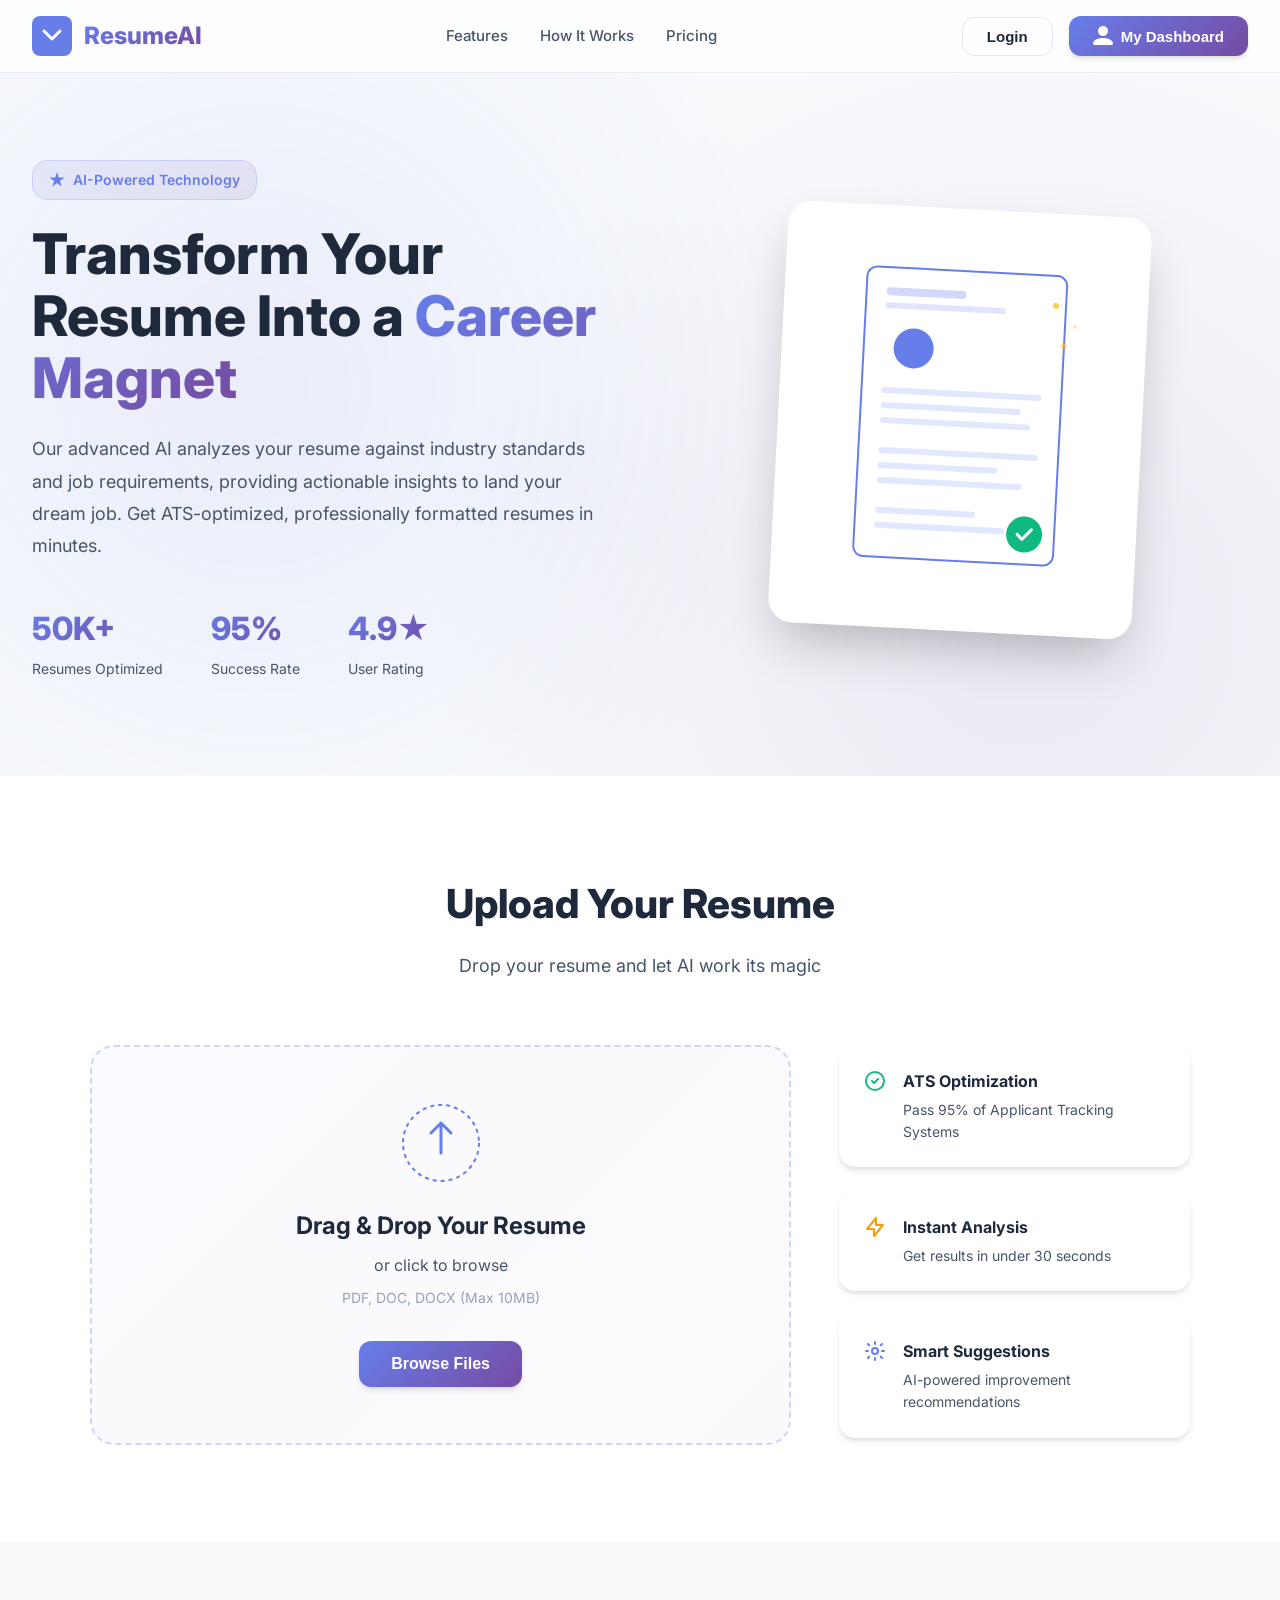
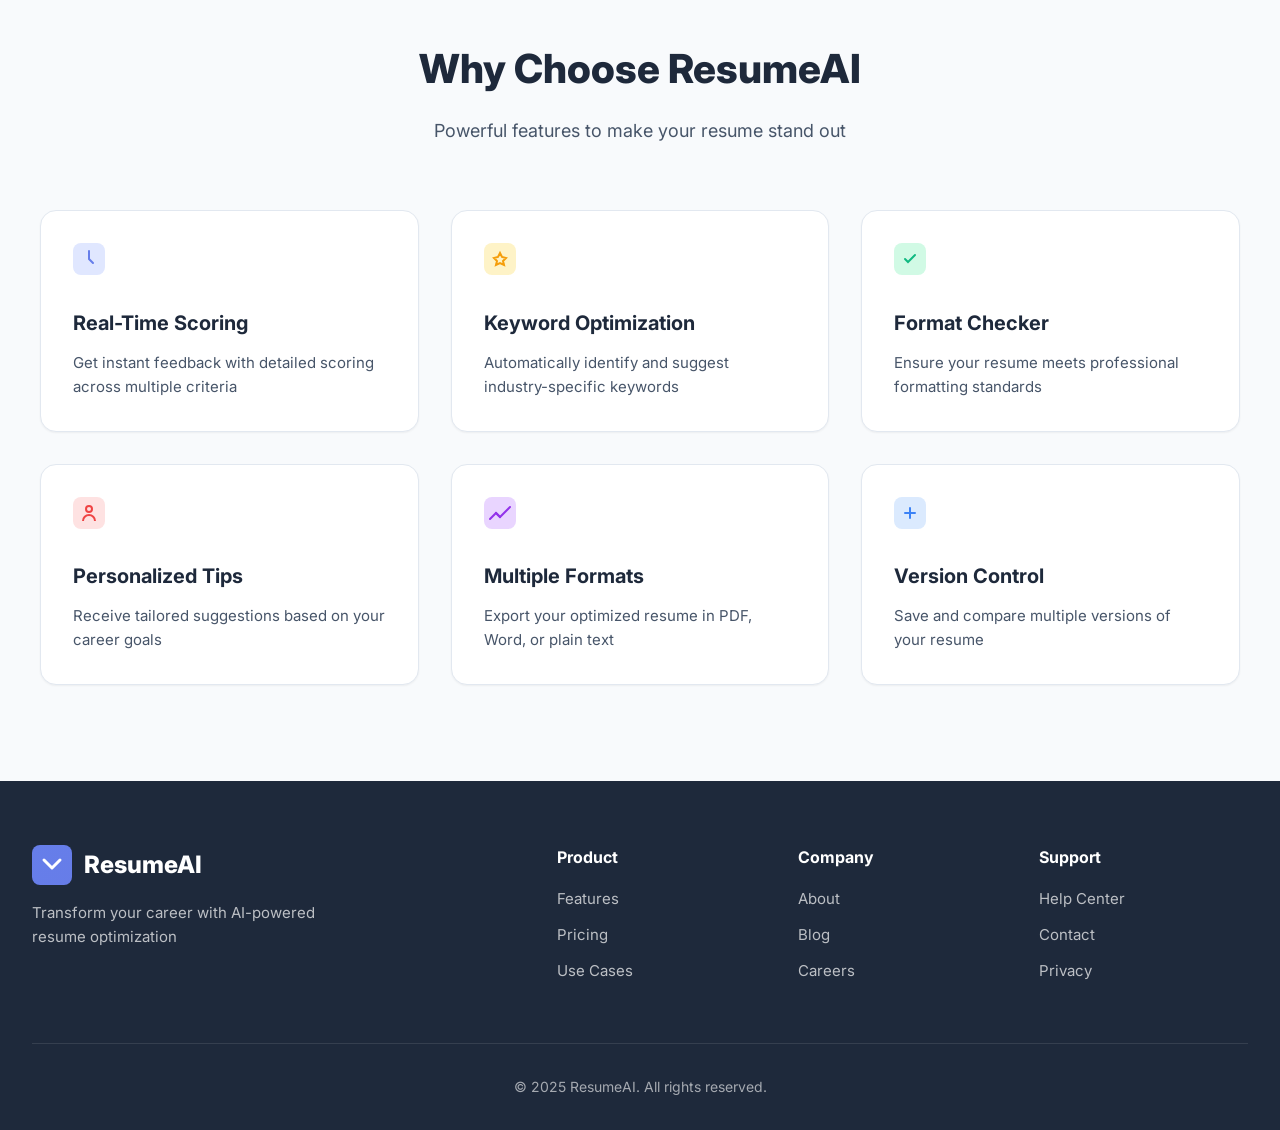
==== index.html @ 8181d799 "initial commit" ====
<!DOCTYPE html>
<html lang="en">
<head>
    <meta charset="UTF-8">
    <meta name="viewport" content="width=device-width, initial-scale=1.0">
    <title>AI Resume Optimizer - Transform Your Career</title>
    <link rel="stylesheet" href="styles.css">
    <link href="https://fonts.googleapis.com/css2?family=Inter:wght@300;400;500;600;700;800&display=swap" rel="stylesheet">
</head>
<body>
    <!-- Header -->
    <header class="header">
        <div class="container">
            <div class="nav">
                <div class="logo">
                    <svg width="40" height="40" viewBox="0 0 40 40" fill="none" xmlns="http://www.w3.org/2000/svg">
                        <rect width="40" height="40" rx="8" fill="url(#logo-gradient)"/>
                        <path d="M12 15L20 23L28 15" stroke="white" stroke-width="3" stroke-linecap="round" stroke-linejoin="round"/>
                        <defs>
                            <linearGradient id="logo-gradient" x1="0" y1="0" x2="40" y2="40">
                                <stop offset="0%" stop-color="#667eea"/>
                                <stop offset="100%" stop-color="#764ba2"/>
                            </linearGradient>
                        </defs>
                    </svg>
                    <span class="logo-text">ResumeAI</span>
                </div>
                <nav class="nav-links">
                    <a href="#features">Features</a>
                    <a href="#how-it-works">How It Works</a>
                    <a href="#pricing">Pricing</a>
                </nav>
                <div class="nav-actions">
                    <button class="btn-secondary" id="loginBtn">Login</button>
                    <button class="btn-primary" id="dashboardBtn">
                        <svg width="20" height="20" viewBox="0 0 20 20" fill="none" xmlns="http://www.w3.org/2000/svg">
                            <path d="M10 10C12.7614 10 15 7.76142 15 5C15 2.23858 12.7614 0 10 0C7.23858 0 5 2.23858 5 5C5 7.76142 7.23858 10 10 10Z" fill="currentColor"/>
                            <path d="M10 12C4.477 12 0 14.477 0 17.5C0 18.328 0.672 19 1.5 19H18.5C19.328 19 20 18.328 20 17.5C20 14.477 15.523 12 10 12Z" fill="currentColor"/>
                        </svg>
                        My Dashboard
                    </button>
                </div>
            </div>
        </div>
    </header>

    <!-- Hero Section -->
    <section class="hero">
        <div class="container">
            <div class="hero-content">
                <div class="hero-text">
                    <div class="badge">
                        <svg width="16" height="16" viewBox="0 0 16 16" fill="none" xmlns="http://www.w3.org/2000/svg">
                            <path d="M8 0L9.79611 5.52786H15.6085L10.9062 8.94427L12.7023 14.4721L8 11.0557L3.29772 14.4721L5.09383 8.94427L0.391548 5.52786H6.20389L8 0Z" fill="currentColor"/>
                        </svg>
                        AI-Powered Technology
                    </div>
                    <h1 class="hero-title">
                        Transform Your Resume Into a 
                        <span class="gradient-text">Career Magnet</span>
                    </h1>
                    <p class="hero-description">
                        Our advanced AI analyzes your resume against industry standards and job requirements, 
                        providing actionable insights to land your dream job. Get ATS-optimized, professionally 
                        formatted resumes in minutes.
                    </p>
                    <div class="hero-stats">
                        <div class="stat">
                            <div class="stat-number">50K+</div>
                            <div class="stat-label">Resumes Optimized</div>
                        </div>
                        <div class="stat">
                            <div class="stat-number">95%</div>
                            <div class="stat-label">Success Rate</div>
                        </div>
                        <div class="stat">
                            <div class="stat-number">4.9★</div>
                            <div class="stat-label">User Rating</div>
                        </div>
                    </div>
                </div>
                <div class="hero-visual">
                    <div class="visual-card">
                        <svg width="300" height="350" viewBox="0 0 300 350" fill="none" xmlns="http://www.w3.org/2000/svg">
                            <!-- Document -->
                            <rect x="50" y="30" width="200" height="290" rx="10" fill="white" stroke="url(#card-gradient)" stroke-width="2"/>
                            
                            <!-- Header Lines -->
                            <rect x="70" y="50" width="80" height="8" rx="4" fill="#667eea" opacity="0.3"/>
                            <rect x="70" y="65" width="120" height="6" rx="3" fill="#667eea" opacity="0.2"/>
                            
                            <!-- Profile Circle -->
                            <circle cx="100" cy="110" r="20" fill="url(#profile-gradient)"/>
                            
                            <!-- Content Lines -->
                            <rect x="70" y="150" width="160" height="6" rx="3" fill="#e0e7ff"/>
                            <rect x="70" y="165" width="140" height="6" rx="3" fill="#e0e7ff"/>
                            <rect x="70" y="180" width="150" height="6" rx="3" fill="#e0e7ff"/>
                            
                            <rect x="70" y="210" width="160" height="6" rx="3" fill="#e0e7ff"/>
                            <rect x="70" y="225" width="120" height="6" rx="3" fill="#e0e7ff"/>
                            <rect x="70" y="240" width="145" height="6" rx="3" fill="#e0e7ff"/>
                            
                            <rect x="70" y="270" width="100" height="6" rx="3" fill="#e0e7ff"/>
                            <rect x="70" y="285" width="130" height="6" rx="3" fill="#e0e7ff"/>
                            
                            <!-- AI Sparkles -->
                            <circle cx="240" cy="60" r="3" fill="#fbbf24">
                                <animate attributeName="opacity" values="0.3;1;0.3" dur="2s" repeatCount="indefinite"/>
                            </circle>
                            <circle cx="260" cy="80" r="2" fill="#fbbf24">
                                <animate attributeName="opacity" values="1;0.3;1" dur="2.5s" repeatCount="indefinite"/>
                            </circle>
                            <circle cx="250" cy="100" r="2.5" fill="#fbbf24">
                                <animate attributeName="opacity" values="0.5;1;0.5" dur="1.8s" repeatCount="indefinite"/>
                            </circle>
                            
                            <!-- Checkmark Badge -->
                            <circle cx="220" cy="290" r="18" fill="#10b981"/>
                            <path d="M213 290L218 295L227 285" stroke="white" stroke-width="3" stroke-linecap="round" stroke-linejoin="round"/>
                            
                            <defs>
                                <linearGradient id="card-gradient" x1="50" y1="30" x2="250" y2="320">
                                    <stop offset="0%" stop-color="#667eea"/>
                                    <stop offset="100%" stop-color="#764ba2"/>
                                </linearGradient>
                                <linearGradient id="profile-gradient" x1="80" y1="90" x2="120" y2="130">
                                    <stop offset="0%" stop-color="#667eea"/>
                                    <stop offset="100%" stop-color="#764ba2"/>
                                </linearGradient>
                            </defs>
                        </svg>
                    </div>
                </div>
            </div>
        </div>
        <div class="hero-background"></div>
    </section>

    <!-- Upload Section -->
    <section class="upload-section" id="upload">
        <div class="container">
            <div class="section-header">
                <h2 class="section-title">Upload Your Resume</h2>
                <p class="section-description">Drop your resume and let AI work its magic</p>
            </div>
            
            <div class="upload-container">
                <div class="upload-area" id="uploadArea">
                    <div class="upload-content">
                        <div class="upload-icon">
                            <svg width="80" height="80" viewBox="0 0 80 80" fill="none" xmlns="http://www.w3.org/2000/svg">
                                <circle cx="40" cy="40" r="38" stroke="url(#upload-gradient)" stroke-width="2" stroke-dasharray="4 4"/>
                                <path d="M40 20V50M40 20L30 30M40 20L50 30" stroke="url(#upload-gradient)" stroke-width="3" stroke-linecap="round" stroke-linejoin="round"/>
                                <path d="M25 55H55" stroke="url(#upload-gradient)" stroke-width="3" stroke-linecap="round"/>
                                <defs>
                                    <linearGradient id="upload-gradient" x1="0" y1="0" x2="80" y2="80">
                                        <stop offset="0%" stop-color="#667eea"/>
                                        <stop offset="100%" stop-color="#764ba2"/>
                                    </linearGradient>
                                </defs>
                            </svg>
                        </div>
                        <h3 class="upload-title">Drag & Drop Your Resume</h3>
                        <p class="upload-text">or click to browse</p>
                        <p class="upload-formats">PDF, DOC, DOCX (Max 10MB)</p>
                        <input type="file" id="fileInput" accept=".pdf,.doc,.docx" hidden>
                        <button class="btn-upload" id="browseBtn">Browse Files</button>
                    </div>
                    <div class="upload-preview" id="uploadPreview" style="display: none;">
                        <div class="file-info">
                            <svg width="48" height="48" viewBox="0 0 48 48" fill="none" xmlns="http://www.w3.org/2000/svg">
                                <rect width="48" height="48" rx="8" fill="#e0e7ff"/>
                                <path d="M18 14H24L30 20V34H18V14Z" stroke="#667eea" stroke-width="2" stroke-linecap="round" stroke-linejoin="round"/>
                                <path d="M24 14V20H30" stroke="#667eea" stroke-width="2" stroke-linecap="round" stroke-linejoin="round"/>
                            </svg>
                            <div class="file-details">
                                <div class="file-name" id="fileName">Resume.pdf</div>
                                <div class="file-size" id="fileSize">2.4 MB</div>
                            </div>
                            <button class="btn-remove" id="removeBtn">
                                <svg width="20" height="20" viewBox="0 0 20 20" fill="none" xmlns="http://www.w3.org/2000/svg">
                                    <path d="M15 5L5 15M5 5L15 15" stroke="currentColor" stroke-width="2" stroke-linecap="round"/>
                                </svg>
                            </button>
                        </div>
                        <button class="btn-analyze" id="analyzeBtn">
                            <svg width="20" height="20" viewBox="0 0 20 20" fill="none" xmlns="http://www.w3.org/2000/svg">
                                <path d="M10 2L12.5 7L18 8L14 12L15 18L10 15L5 18L6 12L2 8L7.5 7L10 2Z" fill="currentColor"/>
                            </svg>
                            Analyze with AI
                        </button>
                    </div>
                </div>
                
                <div class="upload-features">
                    <div class="feature-item">
                        <div class="feature-icon">
                            <svg width="24" height="24" viewBox="0 0 24 24" fill="none" xmlns="http://www.w3.org/2000/svg">
                                <path d="M9 12L11 14L15 10M21 12C21 16.9706 16.9706 21 12 21C7.02944 21 3 16.9706 3 12C3 7.02944 7.02944 3 12 3C16.9706 3 21 7.02944 21 12Z" stroke="#10b981" stroke-width="2" stroke-linecap="round" stroke-linejoin="round"/>
                            </svg>
                        </div>
                        <div class="feature-text">
                            <div class="feature-title">ATS Optimization</div>
                            <div class="feature-desc">Pass 95% of Applicant Tracking Systems</div>
                        </div>
                    </div>
                    <div class="feature-item">
                        <div class="feature-icon">
                            <svg width="24" height="24" viewBox="0 0 24 24" fill="none" xmlns="http://www.w3.org/2000/svg">
                                <path d="M13 10V3L4 14H11V21L20 10H13Z" stroke="#f59e0b" stroke-width="2" stroke-linecap="round" stroke-linejoin="round"/>
                            </svg>
                        </div>
                        <div class="feature-text">
                            <div class="feature-title">Instant Analysis</div>
                            <div class="feature-desc">Get results in under 30 seconds</div>
                        </div>
                    </div>
                    <div class="feature-item">
                        <div class="feature-icon">
                            <svg width="24" height="24" viewBox="0 0 24 24" fill="none" xmlns="http://www.w3.org/2000/svg">
                                <path d="M12 15C13.6569 15 15 13.6569 15 12C15 10.3431 13.6569 9 12 9C10.3431 9 9 10.3431 9 12C9 13.6569 10.3431 15 12 15Z" stroke="#667eea" stroke-width="2"/>
                                <path d="M12 5V3M12 21V19M19 12H21M3 12H5M17.6569 6.34315L19.0711 4.92893M4.92893 19.0711L6.34315 17.6569M17.6569 17.6569L19.0711 19.0711M4.92893 4.92893L6.34315 6.34315" stroke="#667eea" stroke-width="2" stroke-linecap="round"/>
                            </svg>
                        </div>
                        <div class="feature-text">
                            <div class="feature-title">Smart Suggestions</div>
                            <div class="feature-desc">AI-powered improvement recommendations</div>
                        </div>
                    </div>
                </div>
            </div>
        </div>
    </section>

    <!-- Features Section -->
    <section class="features-section" id="features">
        <div class="container">
            <div class="section-header">
                <h2 class="section-title">Why Choose ResumeAI</h2>
                <p class="section-description">Powerful features to make your resume stand out</p>
            </div>
            
            <div class="features-grid">
                <div class="feature-card">
                    <div class="feature-card-icon">
                        <svg width="32" height="32" viewBox="0 0 32 32" fill="none" xmlns="http://www.w3.org/2000/svg">
                            <rect width="32" height="32" rx="8" fill="#e0e7ff"/>
                            <path d="M16 8V16L20 20" stroke="#667eea" stroke-width="2" stroke-linecap="round"/>
                        </svg>
                    </div>
                    <h3>Real-Time Scoring</h3>
                    <p>Get instant feedback with detailed scoring across multiple criteria</p>
                </div>
                <div class="feature-card">
                    <div class="feature-card-icon">
                        <svg width="32" height="32" viewBox="0 0 32 32" fill="none" xmlns="http://www.w3.org/2000/svg">
                            <rect width="32" height="32" rx="8" fill="#fef3c7"/>
                            <path d="M16 10L18 14L22 15L19 18L20 22L16 20L12 22L13 18L10 15L14 14L16 10Z" stroke="#f59e0b" stroke-width="2"/>
                        </svg>
                    </div>
                    <h3>Keyword Optimization</h3>
                    <p>Automatically identify and suggest industry-specific keywords</p>
                </div>
                <div class="feature-card">
                    <div class="feature-card-icon">
                        <svg width="32" height="32" viewBox="0 0 32 32" fill="none" xmlns="http://www.w3.org/2000/svg">
                            <rect width="32" height="32" rx="8" fill="#d1fae5"/>
                            <path d="M11 16L14 19L21 12" stroke="#10b981" stroke-width="2" stroke-linecap="round"/>
                        </svg>
                    </div>
                    <h3>Format Checker</h3>
                    <p>Ensure your resume meets professional formatting standards</p>
                </div>
                <div class="feature-card">
                    <div class="feature-card-icon">
                        <svg width="32" height="32" viewBox="0 0 32 32" fill="none" xmlns="http://www.w3.org/2000/svg">
                            <rect width="32" height="32" rx="8" fill="#fee2e2"/>
                            <circle cx="16" cy="12" r="3" stroke="#ef4444" stroke-width="2"/>
                            <path d="M22 24C22 20.6863 19.3137 18 16 18C12.6863 18 10 20.6863 10 24" stroke="#ef4444" stroke-width="2"/>
                        </svg>
                    </div>
                    <h3>Personalized Tips</h3>
                    <p>Receive tailored suggestions based on your career goals</p>
                </div>
                <div class="feature-card">
                    <div class="feature-card-icon">
                        <svg width="32" height="32" viewBox="0 0 32 32" fill="none" xmlns="http://www.w3.org/2000/svg">
                            <rect width="32" height="32" rx="8" fill="#e9d5ff"/>
                            <path d="M12 16L16 20L26 10" stroke="#9333ea" stroke-width="2" stroke-linecap="round"/>
                            <path d="M16 20L12 16L6 22" stroke="#9333ea" stroke-width="2" stroke-linecap="round"/>
                        </svg>
                    </div>
                    <h3>Multiple Formats</h3>
                    <p>Export your optimized resume in PDF, Word, or plain text</p>
                </div>
                <div class="feature-card">
                    <div class="feature-card-icon">
                        <svg width="32" height="32" viewBox="0 0 32 32" fill="none" xmlns="http://www.w3.org/2000/svg">
                            <rect width="32" height="32" rx="8" fill="#dbeafe"/>
                            <path d="M16 11V21M11 16H21" stroke="#3b82f6" stroke-width="2" stroke-linecap="round"/>
                        </svg>
                    </div>
                    <h3>Version Control</h3>
                    <p>Save and compare multiple versions of your resume</p>
                </div>
            </div>
        </div>
    </section>

    <!-- Login Modal -->
    <div class="modal" id="loginModal">
        <div class="modal-overlay" id="modalOverlay"></div>
        <div class="modal-content">
            <button class="modal-close" id="closeModal">
                <svg width="24" height="24" viewBox="0 0 24 24" fill="none" xmlns="http://www.w3.org/2000/svg">
                    <path d="M18 6L6 18M6 6L18 18" stroke="currentColor" stroke-width="2" stroke-linecap="round"/>
                </svg>
            </button>
            <div class="modal-header">
                <h2>Welcome Back</h2>
                <p>Login to continue optimizing your resume</p>
            </div>
            <form class="login-form" id="loginForm">
                <div class="form-group">
                    <label for="email">Email Address</label>
                    <input type="email" id="email" placeholder="you@example.com" required>
                </div>
                <div class="form-group">
                    <label for="password">Password</label>
                    <input type="password" id="password" placeholder="••••••••" required>
                </div>
                <div class="form-options">
                    <label class="checkbox">
                        <input type="checkbox" id="remember">
                        <span>Remember me</span>
                    </label>
                    <a href="#" class="forgot-link">Forgot password?</a>
                </div>
                <button type="submit" class="btn-submit">Login</button>
                <div class="divider">
                    <span>OR</span>
                </div>
                <button type="button" class="btn-social">
                    <svg width="20" height="20" viewBox="0 0 20 20" fill="none" xmlns="http://www.w3.org/2000/svg">
                        <path d="M18 10C18 5.58172 14.4183 2 10 2C5.58172 2 2 5.58172 2 10C2 13.9932 4.92547 17.3135 8.75 17.9V12.5H7V10H8.75V8C8.75 6.25 9.85 5.25 11.45 5.25C12.2 5.25 13 5.4 13 5.4V7H12.1C11.2 7 10.9 7.55 10.9 8.15V10H12.9L12.55 12.5H10.9V17.9C14.7245 17.3135 18 13.9932 18 10Z" fill="#1877F2"/>
                    </svg>
                    Continue with Google
                </button>
                <p class="signup-link">Don't have an account? <a href="#">Sign up</a></p>
            </form>
        </div>
    </div>

    <!-- Dashboard Modal -->
    <div class="modal" id="dashboardModal">
        <div class="modal-overlay" id="dashboardOverlay"></div>
        <div class="modal-content dashboard-content">
            <button class="modal-close" id="closeDashboard">
                <svg width="24" height="24" viewBox="0 0 24 24" fill="none" xmlns="http://www.w3.org/2000/svg">
                    <path d="M18 6L6 18M6 6L18 18" stroke="currentColor" stroke-width="2" stroke-linecap="round"/>
                </svg>
            </button>
            <div class="dashboard-header">
                <div class="dashboard-user">
                    <div class="user-avatar">
                        <svg width="48" height="48" viewBox="0 0 48 48" fill="none" xmlns="http://www.w3.org/2000/svg">
                            <circle cx="24" cy="24" r="24" fill="url(#avatar-gradient)"/>
                            <path d="M24 24C27.3137 24 30 21.3137 30 18C30 14.6863 27.3137 12 24 12C20.6863 12 18 14.6863 18 18C18 21.3137 20.6863 24 24 24Z" fill="white"/>
                            <path d="M24 27C16.8203 27 11 30.134 11 34C11 35.1046 11.8954 36 13 36H35C36.1046 36 37 35.1046 37 34C37 30.134 31.1797 27 24 27Z" fill="white"/>
                            <defs>
                                <linearGradient id="avatar-gradient" x1="0" y1="0" x2="48" y2="48">
                                    <stop offset="0%" stop-color="#667eea"/>
                                    <stop offset="100%" stop-color="#764ba2"/>
                                </linearGradient>
                            </defs>
                        </svg>
                    </div>
                    <div class="user-info">
                        <h3>John Doe</h3>
                        <p>john.doe@example.com</p>
                    </div>
                </div>
            </div>
            <div class="dashboard-stats">
                <div class="stat-card">
                    <div class="stat-card-value">12</div>
                    <div class="stat-card-label">Resumes Analyzed</div>
                </div>
                <div class="stat-card">
                    <div class="stat-card-value">8.5/10</div>
                    <div class="stat-card-label">Avg Score</div>
                </div>
                <div class="stat-card">
                    <div class="stat-card-value">5</div>
                    <div class="stat-card-label">Active Versions</div>
                </div>
            </div>
            <div class="dashboard-section">
                <h4>Recent Resumes</h4>
                <div class="resume-list">
                    <div class="resume-item">
                        <div class="resume-item-icon">
                            <svg width="32" height="32" viewBox="0 0 32 32" fill="none" xmlns="http://www.w3.org/2000/svg">
                                <rect width="32" height="32" rx="6" fill="#e0e7ff"/>
                                <path d="M12 10H18L22 14V22H12V10Z" stroke="#667eea" stroke-width="1.5"/>
                                <path d="M18 10V14H22" stroke="#667eea" stroke-width="1.5"/>
                            </svg>
                        </div>
                        <div class="resume-item-info">
                            <div class="resume-item-name">Software Engineer Resume</div>
                            <div class="resume-item-date">Updated 2 days ago</div>
                        </div>
                        <div class="resume-item-score">9.2</div>
                    </div>
                    <div class="resume-item">
                        <div class="resume-item-icon">
                            <svg width="32" height="32" viewBox="0 0 32 32" fill="none" xmlns="http://www.w3.org/2000/svg">
                                <rect width="32" height="32" rx="6" fill="#e0e7ff"/>
                                <path d="M12 10H18L22 14V22H12V10Z" stroke="#667eea" stroke-width="1.5"/>
                                <path d="M18 10V14H22" stroke="#667eea" stroke-width="1.5"/>
                            </svg>
                        </div>
                        <div class="resume-item-info">
                            <div class="resume-item-name">Product Manager CV</div>
                            <div class="resume-item-date">Updated 1 week ago</div>
                        </div>
                        <div class="resume-item-score">8.7</div>
                    </div>
                    <div class="resume-item">
                        <div class="resume-item-icon">
                            <svg width="32" height="32" viewBox="0 0 32 32" fill="none" xmlns="http://www.w3.org/2000/svg">
                                <rect width="32" height="32" rx="6" fill="#e0e7ff"/>
                                <path d="M12 10H18L22 14V22H12V10Z" stroke="#667eea" stroke-width="1.5"/>
                                <path d="M18 10V14H22" stroke="#667eea" stroke-width="1.5"/>
                            </svg>
                        </div>
                        <div class="resume-item-info">
                            <div class="resume-item-name">Data Analyst Resume</div>
                            <div class="resume-item-date">Updated 2 weeks ago</div>
                        </div>
                        <div class="resume-item-score">7.9</div>
                    </div>
                </div>
            </div>
        </div>
    </div>

    <!-- Footer -->
    <footer class="footer">
        <div class="container">
            <div class="footer-content">
                <div class="footer-brand">
                    <div class="logo">
                        <svg width="40" height="40" viewBox="0 0 40 40" fill="none" xmlns="http://www.w3.org/2000/svg">
                            <rect width="40" height="40" rx="8" fill="url(#footer-logo-gradient)"/>
                            <path d="M12 15L20 23L28 15" stroke="white" stroke-width="3" stroke-linecap="round" stroke-linejoin="round"/>
                            <defs>
                                <linearGradient id="footer-logo-gradient" x1="0" y1="0" x2="40" y2="40">
                                    <stop offset="0%" stop-color="#667eea"/>
                                    <stop offset="100%" stop-color="#764ba2"/>
                                </linearGradient>
                            </defs>
                        </svg>
                        <span class="logo-text">ResumeAI</span>
                    </div>
                    <p class="footer-desc">Transform your career with AI-powered resume optimization</p>
                </div>
                <div class="footer-links">
                    <div class="footer-column">
                        <h4>Product</h4>
                        <a href="#">Features</a>
                        <a href="#">Pricing</a>
                        <a href="#">Use Cases</a>
                    </div>
                    <div class="footer-column">
                        <h4>Company</h4>
                        <a href="#">About</a>
                        <a href="#">Blog</a>
                        <a href="#">Careers</a>
                    </div>
                    <div class="footer-column">
                        <h4>Support</h4>
                        <a href="#">Help Center</a>
                        <a href="#">Contact</a>
                        <a href="#">Privacy</a>
                    </div>
                </div>
            </div>
            <div class="footer-bottom">
                <p>&copy; 2025 ResumeAI. All rights reserved.</p>
            </div>
        </div>
    </footer>

    <script src="script.js"></script>
</body>
</html>
---- styles.css ----
* {
    margin: 0;
    padding: 0;
    box-sizing: border-box;
}

:root {
    --primary-gradient: linear-gradient(135deg, #667eea 0%, #764ba2 100%);
    --secondary-gradient: linear-gradient(135deg, #f093fb 0%, #f5576c 100%);
    --gold-gradient: linear-gradient(135deg, #ffd89b 0%, #f59e0b 100%);
    --green-gradient: linear-gradient(135deg, #a8edea 0%, #10b981 100%);
    
    --primary-color: #667eea;
    --primary-dark: #5568d3;
    --secondary-color: #764ba2;
    --accent-color: #f59e0b;
    --success-color: #10b981;
    --text-dark: #1e293b;
    --text-medium: #475569;
    --text-light: #94a3b8;
    --bg-light: #f8fafc;
    --bg-white: #ffffff;
    --border-color: #e2e8f0;
    
    --shadow-sm: 0 1px 2px 0 rgba(0, 0, 0, 0.05);
    --shadow-md: 0 4px 6px -1px rgba(0, 0, 0, 0.1), 0 2px 4px -1px rgba(0, 0, 0, 0.06);
    --shadow-lg: 0 10px 15px -3px rgba(0, 0, 0, 0.1), 0 4px 6px -2px rgba(0, 0, 0, 0.05);
    --shadow-xl: 0 20px 25px -5px rgba(0, 0, 0, 0.1), 0 10px 10px -5px rgba(0, 0, 0, 0.04);
    --shadow-2xl: 0 25px 50px -12px rgba(0, 0, 0, 0.25);
    
    --radius-sm: 0.375rem;
    --radius-md: 0.5rem;
    --radius-lg: 0.75rem;
    --radius-xl: 1rem;
    --radius-2xl: 1.5rem;
}

body {
    font-family: 'Inter', -apple-system, BlinkMacSystemFont, 'Segoe UI', Roboto, Oxygen, Ubuntu, Cantarell, sans-serif;
    line-height: 1.6;
    color: var(--text-dark);
    background: var(--bg-light);
    overflow-x: hidden;
}

.container {
    max-width: 1280px;
    margin: 0 auto;
    padding: 0 2rem;
}

/* Header */
.header {
    position: fixed;
    top: 0;
    left: 0;
    right: 0;
    background: rgba(255, 255, 255, 0.8);
    backdrop-filter: blur(20px);
    -webkit-backdrop-filter: blur(20px);
    border-bottom: 1px solid rgba(226, 232, 240, 0.8);
    z-index: 1000;
    padding: 1rem 0;
}

.nav {
    display: flex;
    align-items: center;
    justify-content: space-between;
}

.logo {
    display: flex;
    align-items: center;
    gap: 0.75rem;
    font-size: 1.5rem;
    font-weight: 800;
    color: var(--text-dark);
    text-decoration: none;
}

.logo-text {
    background: var(--primary-gradient);
    -webkit-background-clip: text;
    -webkit-text-fill-color: transparent;
    background-clip: text;
}

.nav-links {
    display: flex;
    gap: 2rem;
    align-items: center;
}

.nav-links a {
    color: var(--text-medium);
    text-decoration: none;
    font-weight: 500;
    font-size: 0.9375rem;
    transition: color 0.3s ease;
}

.nav-links a:hover {
    color: var(--primary-color);
}

.nav-actions {
    display: flex;
    gap: 1rem;
    align-items: center;
}

.btn-secondary {
    padding: 0.625rem 1.5rem;
    background: transparent;
    border: 1.5px solid var(--border-color);
    color: var(--text-dark);
    font-weight: 600;
    font-size: 0.9375rem;
    border-radius: var(--radius-lg);
    cursor: pointer;
    transition: all 0.3s ease;
}

.btn-secondary:hover {
    border-color: var(--primary-color);
    color: var(--primary-color);
    transform: translateY(-1px);
}

.btn-primary {
    padding: 0.625rem 1.5rem;
    background: var(--primary-gradient);
    border: none;
    color: white;
    font-weight: 600;
    font-size: 0.9375rem;
    border-radius: var(--radius-lg);
    cursor: pointer;
    transition: all 0.3s ease;
    box-shadow: var(--shadow-md);
    display: flex;
    align-items: center;
    gap: 0.5rem;
}

.btn-primary:hover {
    transform: translateY(-2px);
    box-shadow: var(--shadow-lg);
}

/* Hero Section */
.hero {
    position: relative;
    padding: 10rem 0 6rem;
    overflow: hidden;
}

.hero-background {
    position: absolute;
    top: 0;
    left: 0;
    right: 0;
    bottom: 0;
    background: 
        radial-gradient(circle at 20% 50%, rgba(102, 126, 234, 0.1) 0%, transparent 50%),
        radial-gradient(circle at 80% 80%, rgba(118, 75, 162, 0.1) 0%, transparent 50%);
    z-index: -1;
}

.hero-content {
    display: grid;
    grid-template-columns: 1fr 1fr;
    gap: 4rem;
    align-items: center;
}

.hero-text {
    max-width: 600px;
}

.badge {
    display: inline-flex;
    align-items: center;
    gap: 0.5rem;
    padding: 0.5rem 1rem;
    background: linear-gradient(135deg, rgba(102, 126, 234, 0.1) 0%, rgba(118, 75, 162, 0.1) 100%);
    border: 1px solid rgba(102, 126, 234, 0.2);
    border-radius: var(--radius-xl);
    color: var(--primary-color);
    font-size: 0.875rem;
    font-weight: 600;
    margin-bottom: 1.5rem;
}

.badge svg {
    fill: var(--accent-color);
}

.hero-title {
    font-size: 3.5rem;
    font-weight: 800;
    line-height: 1.1;
    margin-bottom: 1.5rem;
    color: var(--text-dark);
}

.gradient-text {
    background: var(--primary-gradient);
    -webkit-background-clip: text;
    -webkit-text-fill-color: transparent;
    background-clip: text;
}

.hero-description {
    font-size: 1.125rem;
    color: var(--text-medium);
    margin-bottom: 2.5rem;
    line-height: 1.8;
}

.hero-stats {
    display: flex;
    gap: 3rem;
}

.stat {
    text-align: left;
}

.stat-number {
    font-size: 2rem;
    font-weight: 800;
    background: var(--primary-gradient);
    -webkit-background-clip: text;
    -webkit-text-fill-color: transparent;
    background-clip: text;
    margin-bottom: 0.25rem;
}

.stat-label {
    font-size: 0.875rem;
    color: var(--text-medium);
}

.hero-visual {
    display: flex;
    justify-content: center;
    align-items: center;
}

.visual-card {
    background: white;
    border-radius: var(--radius-2xl);
    padding: 2rem;
    box-shadow: var(--shadow-2xl);
    transform: rotate(3deg);
    transition: transform 0.3s ease;
}

.visual-card:hover {
    transform: rotate(0deg) scale(1.02);
}

/* Upload Section */
.upload-section {
    padding: 6rem 0;
    background: white;
}

.section-header {
    text-align: center;
    margin-bottom: 4rem;
}

.section-title {
    font-size: 2.5rem;
    font-weight: 800;
    margin-bottom: 1rem;
    color: var(--text-dark);
}

.section-description {
    font-size: 1.125rem;
    color: var(--text-medium);
}

.upload-container {
    display: grid;
    grid-template-columns: 2fr 1fr;
    gap: 3rem;
    max-width: 1100px;
    margin: 0 auto;
}

.upload-area {
    background: linear-gradient(135deg, rgba(102, 126, 234, 0.03) 0%, rgba(118, 75, 162, 0.03) 100%);
    border: 2px dashed rgba(102, 126, 234, 0.3);
    border-radius: var(--radius-2xl);
    padding: 3rem;
    transition: all 0.3s ease;
    cursor: pointer;
    min-height: 400px;
    display: flex;
    flex-direction: column;
    justify-content: center;
}

.upload-area:hover {
    border-color: var(--primary-color);
    background: linear-gradient(135deg, rgba(102, 126, 234, 0.05) 0%, rgba(118, 75, 162, 0.05) 100%);
    transform: translateY(-4px);
    box-shadow: var(--shadow-xl);
}

.upload-area.drag-over {
    border-color: var(--primary-color);
    background: linear-gradient(135deg, rgba(102, 126, 234, 0.08) 0%, rgba(118, 75, 162, 0.08) 100%);
    transform: scale(1.02);
}

.upload-content {
    text-align: center;
}

.upload-icon {
    margin-bottom: 1.5rem;
    display: flex;
    justify-content: center;
}

.upload-title {
    font-size: 1.5rem;
    font-weight: 700;
    margin-bottom: 0.5rem;
    color: var(--text-dark);
}

.upload-text {
    font-size: 1rem;
    color: var(--text-medium);
    margin-bottom: 0.5rem;
}

.upload-formats {
    font-size: 0.875rem;
    color: var(--text-light);
    margin-bottom: 2rem;
}

.btn-upload {
    padding: 0.875rem 2rem;
    background: var(--primary-gradient);
    border: none;
    color: white;
    font-weight: 600;
    font-size: 1rem;
    border-radius: var(--radius-lg);
    cursor: pointer;
    transition: all 0.3s ease;
    box-shadow: var(--shadow-md);
}

.btn-upload:hover {
    transform: translateY(-2px);
    box-shadow: var(--shadow-lg);
}

.upload-preview {
    text-align: center;
}

.file-info {
    background: white;
    border-radius: var(--radius-xl);
    padding: 2rem;
    display: flex;
    flex-direction: column;
    align-items: center;
    gap: 1rem;
    box-shadow: var(--shadow-lg);
    margin-bottom: 2rem;
}

.file-details {
    text-align: center;
}

.file-name {
    font-weight: 600;
    font-size: 1.125rem;
    color: var(--text-dark);
    margin-bottom: 0.25rem;
}

.file-size {
    font-size: 0.875rem;
    color: var(--text-light);
}

.btn-remove {
    position: absolute;
    top: 1rem;
    right: 1rem;
    background: rgba(239, 68, 68, 0.1);
    border: none;
    color: #ef4444;
    padding: 0.5rem;
    border-radius: var(--radius-md);
    cursor: pointer;
    transition: all 0.3s ease;
}

.btn-remove:hover {
    background: rgba(239, 68, 68, 0.2);
}

.btn-analyze {
    padding: 1rem 2.5rem;
    background: var(--primary-gradient);
    border: none;
    color: white;
    font-weight: 700;
    font-size: 1.125rem;
    border-radius: var(--radius-lg);
    cursor: pointer;
    transition: all 0.3s ease;
    box-shadow: var(--shadow-lg);
    display: inline-flex;
    align-items: center;
    gap: 0.75rem;
}

.btn-analyze:hover {
    transform: translateY(-3px);
    box-shadow: var(--shadow-xl);
}

.upload-features {
    display: flex;
    flex-direction: column;
    gap: 1.5rem;
}

.feature-item {
    display: flex;
    gap: 1rem;
    align-items: flex-start;
    padding: 1.5rem;
    background: white;
    border-radius: var(--radius-xl);
    box-shadow: var(--shadow-md);
    transition: all 0.3s ease;
}

.feature-item:hover {
    transform: translateX(8px);
    box-shadow: var(--shadow-lg);
}

.feature-icon {
    flex-shrink: 0;
}

.feature-text {
    flex: 1;
}

.feature-title {
    font-weight: 700;
    font-size: 1rem;
    color: var(--text-dark);
    margin-bottom: 0.25rem;
}

.feature-desc {
    font-size: 0.875rem;
    color: var(--text-medium);
}

/* Features Section */
.features-section {
    padding: 6rem 0;
    background: var(--bg-light);
}

.features-grid {
    display: grid;
    grid-template-columns: repeat(auto-fit, minmax(320px, 1fr));
    gap: 2rem;
    max-width: 1200px;
    margin: 0 auto;
}

.feature-card {
    background: white;
    padding: 2rem;
    border-radius: var(--radius-xl);
    box-shadow: var(--shadow-sm);
    transition: all 0.3s ease;
    border: 1px solid var(--border-color);
}

.feature-card:hover {
    transform: translateY(-8px);
    box-shadow: var(--shadow-xl);
    border-color: transparent;
}

.feature-card-icon {
    margin-bottom: 1.5rem;
}

.feature-card h3 {
    font-size: 1.25rem;
    font-weight: 700;
    margin-bottom: 0.75rem;
    color: var(--text-dark);
}

.feature-card p {
    font-size: 0.9375rem;
    color: var(--text-medium);
    line-height: 1.6;
}

/* Modal */
.modal {
    position: fixed;
    top: 0;
    left: 0;
    right: 0;
    bottom: 0;
    z-index: 2000;
    display: none;
    align-items: center;
    justify-content: center;
    padding: 2rem;
}

.modal.active {
    display: flex;
}

.modal-overlay {
    position: absolute;
    top: 0;
    left: 0;
    right: 0;
    bottom: 0;
    background: rgba(0, 0, 0, 0.6);
    backdrop-filter: blur(8px);
    -webkit-backdrop-filter: blur(8px);
}

.modal-content {
    position: relative;
    background: white;
    border-radius: var(--radius-2xl);
    padding: 3rem;
    max-width: 480px;
    width: 100%;
    box-shadow: var(--shadow-2xl);
    max-height: 90vh;
    overflow-y: auto;
}

.dashboard-content {
    max-width: 700px;
}

.modal-close {
    position: absolute;
    top: 1.5rem;
    right: 1.5rem;
    background: transparent;
    border: none;
    color: var(--text-light);
    cursor: pointer;
    padding: 0.5rem;
    border-radius: var(--radius-md);
    transition: all 0.3s ease;
}

.modal-close:hover {
    background: var(--bg-light);
    color: var(--text-dark);
}

.modal-header {
    text-align: center;
    margin-bottom: 2rem;
}

.modal-header h2 {
    font-size: 2rem;
    font-weight: 800;
    margin-bottom: 0.5rem;
    color: var(--text-dark);
}

.modal-header p {
    color: var(--text-medium);
}

.login-form {
    display: flex;
    flex-direction: column;
    gap: 1.5rem;
}

.form-group {
    display: flex;
    flex-direction: column;
    gap: 0.5rem;
}

.form-group label {
    font-weight: 600;
    font-size: 0.875rem;
    color: var(--text-dark);
}

.form-group input {
    padding: 0.875rem 1rem;
    border: 1.5px solid var(--border-color);
    border-radius: var(--radius-lg);
    font-size: 1rem;
    transition: all 0.3s ease;
    font-family: inherit;
}

.form-group input:focus {
    outline: none;
    border-color: var(--primary-color);
    box-shadow: 0 0 0 3px rgba(102, 126, 234, 0.1);
}

.form-options {
    display: flex;
    justify-content: space-between;
    align-items: center;
    font-size: 0.875rem;
}

.checkbox {
    display: flex;
    align-items: center;
    gap: 0.5rem;
    cursor: pointer;
    color: var(--text-medium);
}

.checkbox input {
    cursor: pointer;
}

.forgot-link {
    color: var(--primary-color);
    text-decoration: none;
    font-weight: 600;
}

.forgot-link:hover {
    text-decoration: underline;
}

.btn-submit {
    padding: 1rem;
    background: var(--primary-gradient);
    border: none;
    color: white;
    font-weight: 700;
    font-size: 1rem;
    border-radius: var(--radius-lg);
    cursor: pointer;
    transition: all 0.3s ease;
    box-shadow: var(--shadow-md);
}

.btn-submit:hover {
    transform: translateY(-2px);
    box-shadow: var(--shadow-lg);
}

.divider {
    position: relative;
    text-align: center;
    color: var(--text-light);
    font-size: 0.875rem;
}

.divider::before,
.divider::after {
    content: '';
    position: absolute;
    top: 50%;
    width: 40%;
    height: 1px;
    background: var(--border-color);
}

.divider::before {
    left: 0;
}

.divider::after {
    right: 0;
}

.btn-social {
    padding: 0.875rem;
    background: white;
    border: 1.5px solid var(--border-color);
    color: var(--text-dark);
    font-weight: 600;
    font-size: 0.9375rem;
    border-radius: var(--radius-lg);
    cursor: pointer;
    transition: all 0.3s ease;
    display: flex;
    align-items: center;
    justify-content: center;
    gap: 0.75rem;
}

.btn-social:hover {
    border-color: var(--primary-color);
    transform: translateY(-1px);
    box-shadow: var(--shadow-md);
}

.signup-link {
    text-align: center;
    font-size: 0.875rem;
    color: var(--text-medium);
}

.signup-link a {
    color: var(--primary-color);
    text-decoration: none;
    font-weight: 600;
}

.signup-link a:hover {
    text-decoration: underline;
}

/* Dashboard */
.dashboard-header {
    margin-bottom: 2rem;
}

.dashboard-user {
    display: flex;
    align-items: center;
    gap: 1.5rem;
}

.user-avatar {
    flex-shrink: 0;
}

.user-info h3 {
    font-size: 1.5rem;
    font-weight: 700;
    margin-bottom: 0.25rem;
    color: var(--text-dark);
}

.user-info p {
    color: var(--text-medium);
    font-size: 0.9375rem;
}

.dashboard-stats {
    display: grid;
    grid-template-columns: repeat(3, 1fr);
    gap: 1rem;
    margin-bottom: 2rem;
}

.stat-card {
    background: linear-gradient(135deg, rgba(102, 126, 234, 0.05) 0%, rgba(118, 75, 162, 0.05) 100%);
    padding: 1.5rem;
    border-radius: var(--radius-xl);
    text-align: center;
    border: 1px solid rgba(102, 126, 234, 0.1);
}

.stat-card-value {
    font-size: 2rem;
    font-weight: 800;
    background: var(--primary-gradient);
    -webkit-background-clip: text;
    -webkit-text-fill-color: transparent;
    background-clip: text;
    margin-bottom: 0.5rem;
}

.stat-card-label {
    font-size: 0.875rem;
    color: var(--text-medium);
}

.dashboard-section {
    margin-top: 2rem;
}

.dashboard-section h4 {
    font-size: 1.125rem;
    font-weight: 700;
    margin-bottom: 1rem;
    color: var(--text-dark);
}

.resume-list {
    display: flex;
    flex-direction: column;
    gap: 1rem;
}

.resume-item {
    display: flex;
    align-items: center;
    gap: 1rem;
    padding: 1rem;
    background: var(--bg-light);
    border-radius: var(--radius-lg);
    transition: all 0.3s ease;
    cursor: pointer;
}

.resume-item:hover {
    background: white;
    box-shadow: var(--shadow-md);
    transform: translateX(4px);
}

.resume-item-icon {
    flex-shrink: 0;
}

.resume-item-info {
    flex: 1;
}

.resume-item-name {
    font-weight: 600;
    color: var(--text-dark);
    margin-bottom: 0.25rem;
}

.resume-item-date {
    font-size: 0.875rem;
    color: var(--text-light);
}

.resume-item-score {
    font-size: 1.25rem;
    font-weight: 700;
    background: var(--primary-gradient);
    -webkit-background-clip: text;
    -webkit-text-fill-color: transparent;
    background-clip: text;
    padding: 0.5rem 1rem;
    background-color: rgba(102, 126, 234, 0.1);
    border-radius: var(--radius-md);
}

/* Footer */
.footer {
    background: var(--text-dark);
    color: white;
    padding: 4rem 0 2rem;
}

.footer-content {
    display: grid;
    grid-template-columns: 2fr 3fr;
    gap: 4rem;
    margin-bottom: 3rem;
}

.footer-brand {
    max-width: 320px;
}

.footer-brand .logo {
    margin-bottom: 1rem;
}

.footer-brand .logo-text {
    color: white;
    background: none;
    -webkit-text-fill-color: white;
}

.footer-desc {
    color: rgba(255, 255, 255, 0.7);
    font-size: 0.9375rem;
    line-height: 1.6;
}

.footer-links {
    display: grid;
    grid-template-columns: repeat(3, 1fr);
    gap: 2rem;
}

.footer-column h4 {
    font-size: 1rem;
    font-weight: 700;
    margin-bottom: 1rem;
    color: white;
}

.footer-column a {
    display: block;
    color: rgba(255, 255, 255, 0.7);
    text-decoration: none;
    font-size: 0.9375rem;
    margin-bottom: 0.75rem;
    transition: color 0.3s ease;
}

.footer-column a:hover {
    color: white;
}

.footer-bottom {
    padding-top: 2rem;
    border-top: 1px solid rgba(255, 255, 255, 0.1);
    text-align: center;
    color: rgba(255, 255, 255, 0.6);
    font-size: 0.875rem;
}

/* Responsive */
@media (max-width: 1024px) {
    .hero-content {
        grid-template-columns: 1fr;
        text-align: center;
    }
    
    .hero-text {
        max-width: 100%;
    }
    
    .hero-stats {
        justify-content: center;
    }
    
    .upload-container {
        grid-template-columns: 1fr;
    }
    
    .nav-links {
        display: none;
    }
}

@media (max-width: 768px) {
    .hero {
        padding: 8rem 0 4rem;
    }
    
    .hero-title {
        font-size: 2.5rem;
    }
    
    .section-title {
        font-size: 2rem;
    }
    
    .features-grid {
        grid-template-columns: 1fr;
    }
    
    .dashboard-stats {
        grid-template-columns: 1fr;
    }
    
    .footer-content {
        grid-template-columns: 1fr;
        gap: 2rem;
    }
    
    .footer-links {
        grid-template-columns: 1fr;
    }
}

/* Animations */
@keyframes fadeInUp {
    from {
        opacity: 0;
        transform: translateY(30px);
    }
    to {
        opacity: 1;
        transform: translateY(0);
    }
}

.hero-text > * {
    animation: fadeInUp 0.6s ease-out;
}

.hero-visual {
    animation: fadeInUp 0.6s ease-out 0.2s both;
}
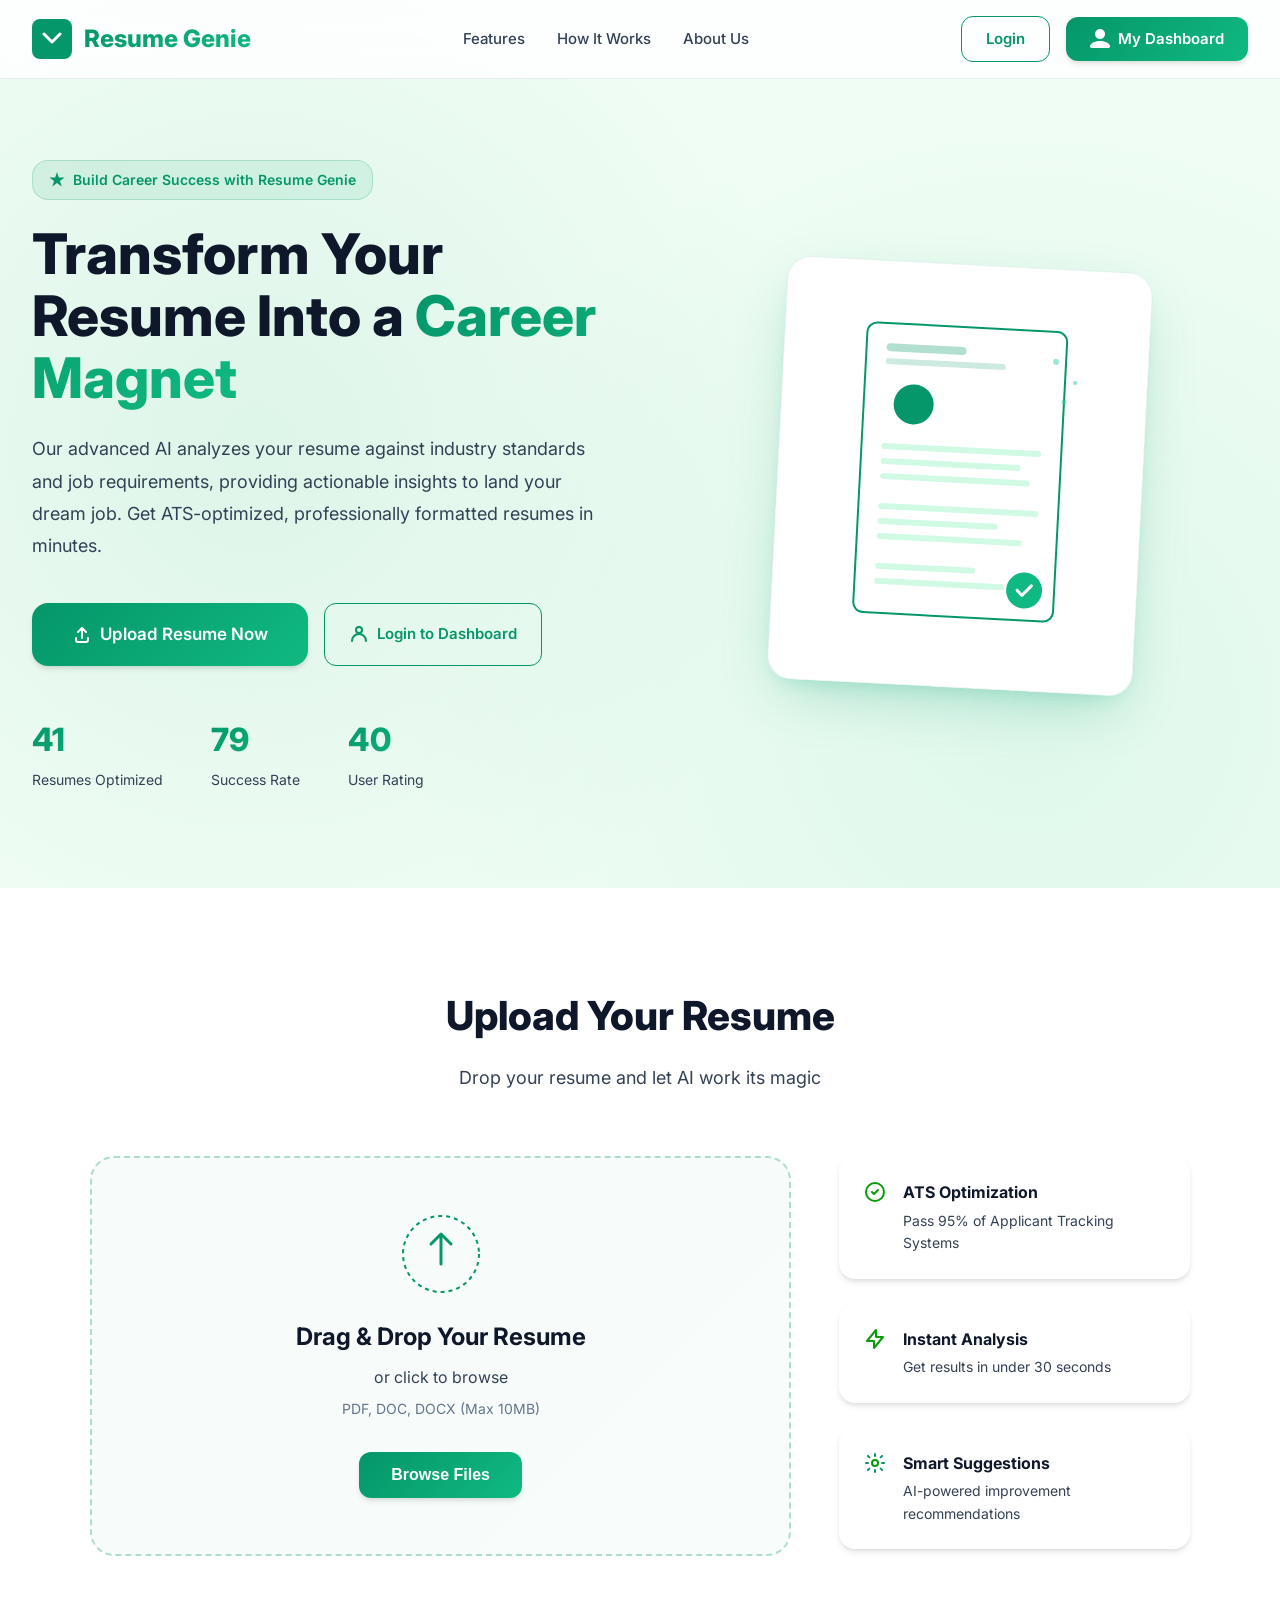
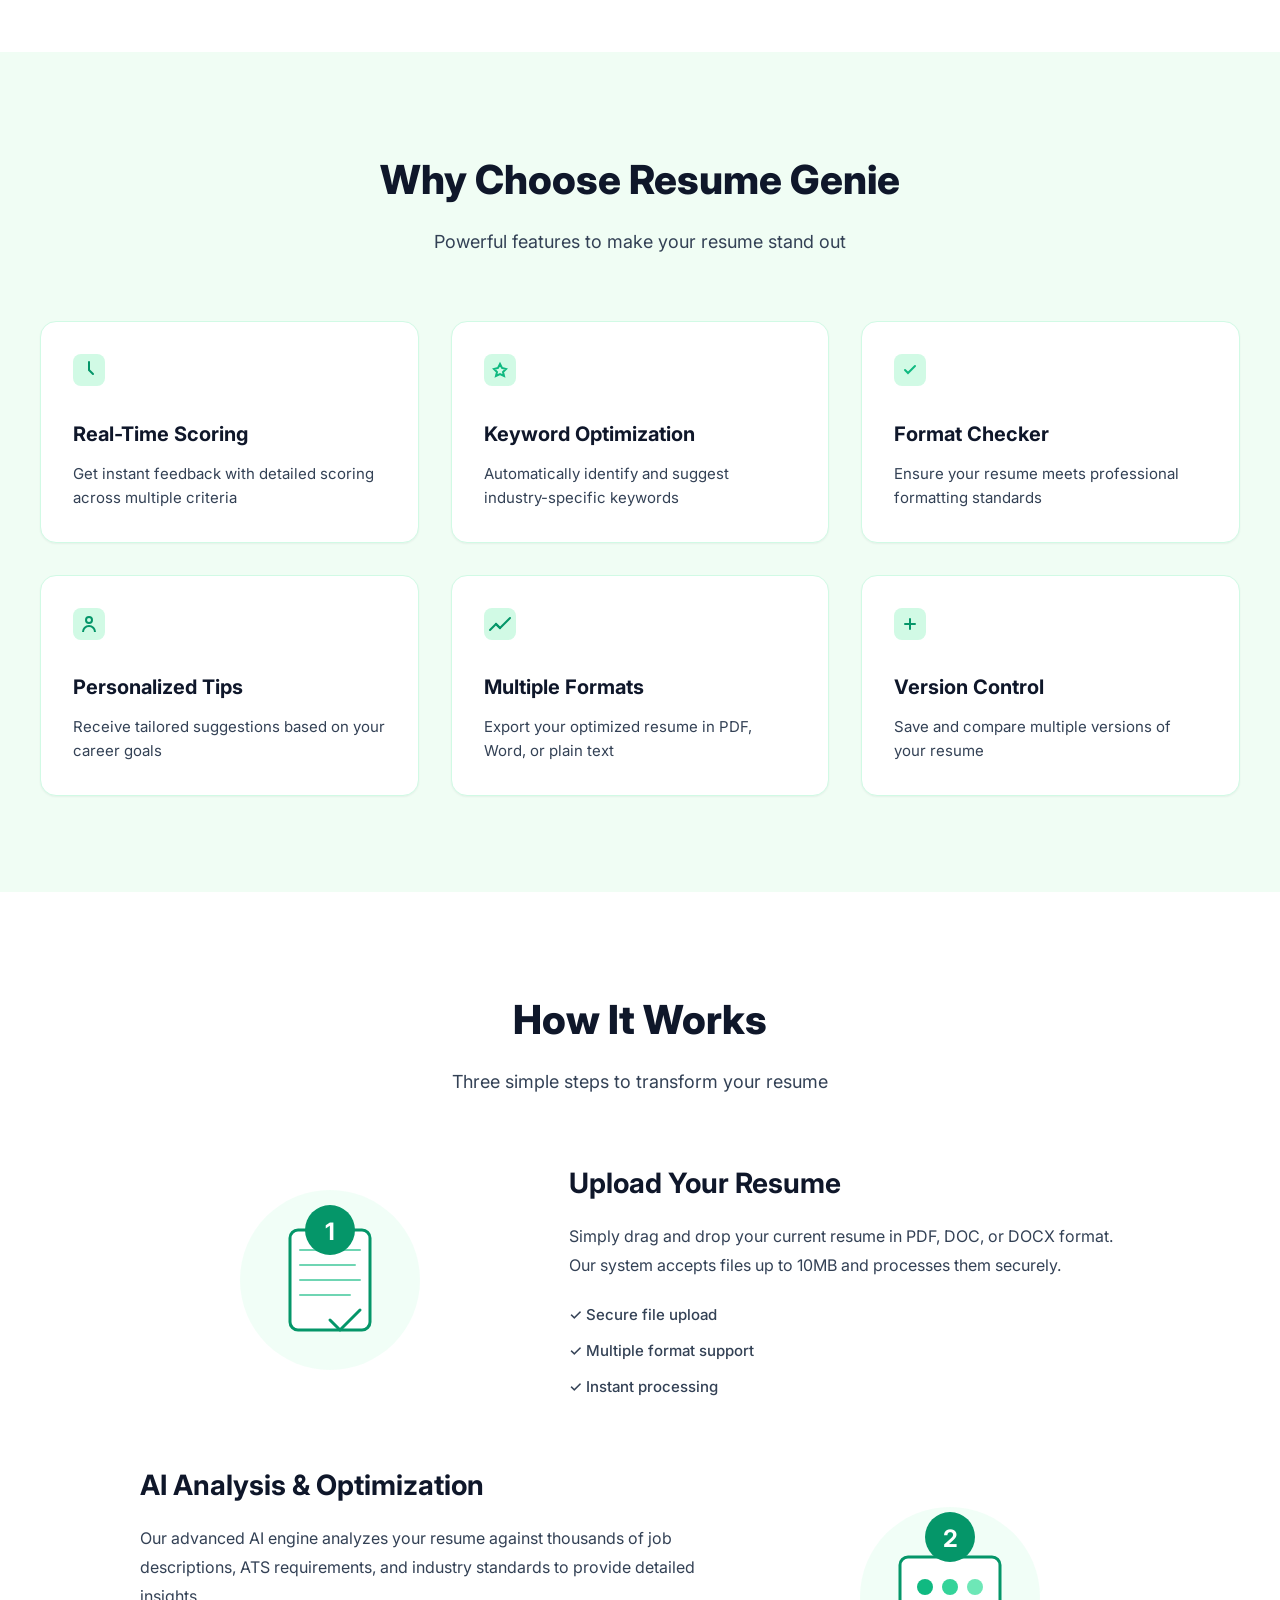
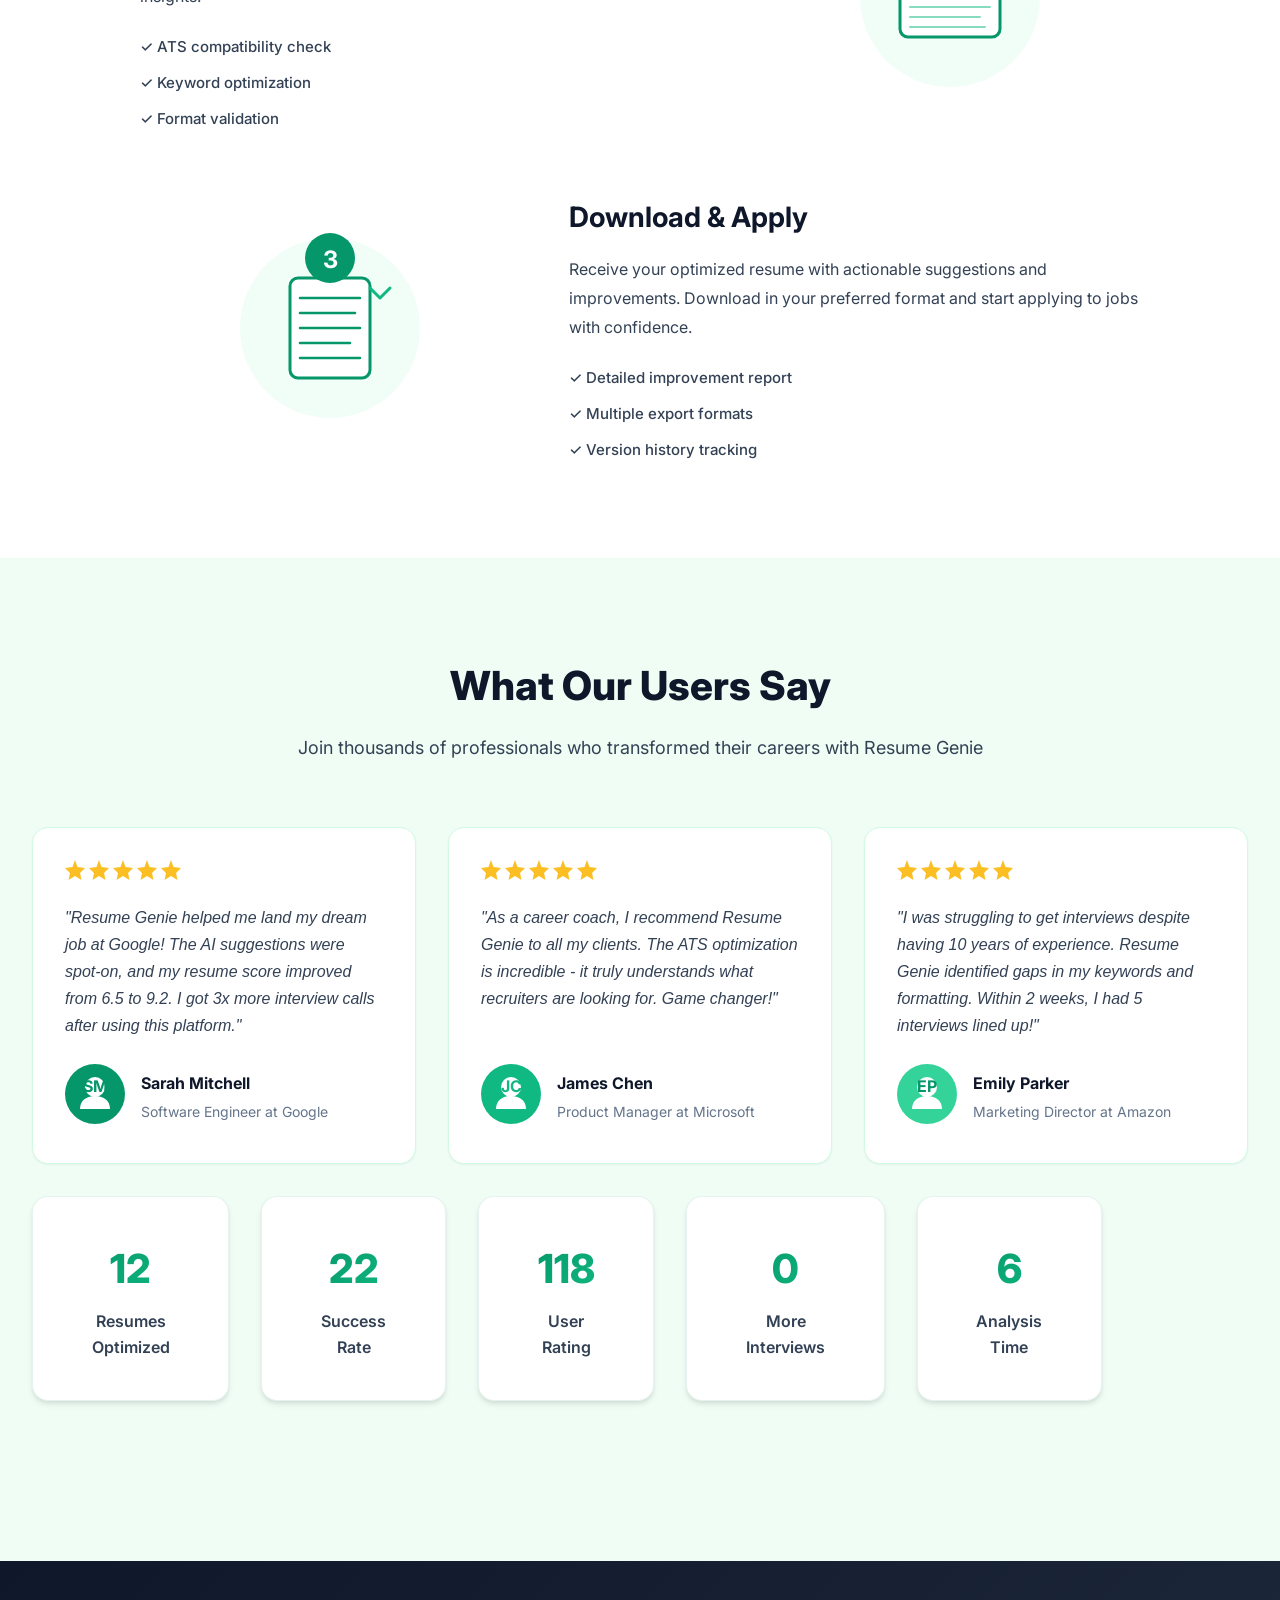
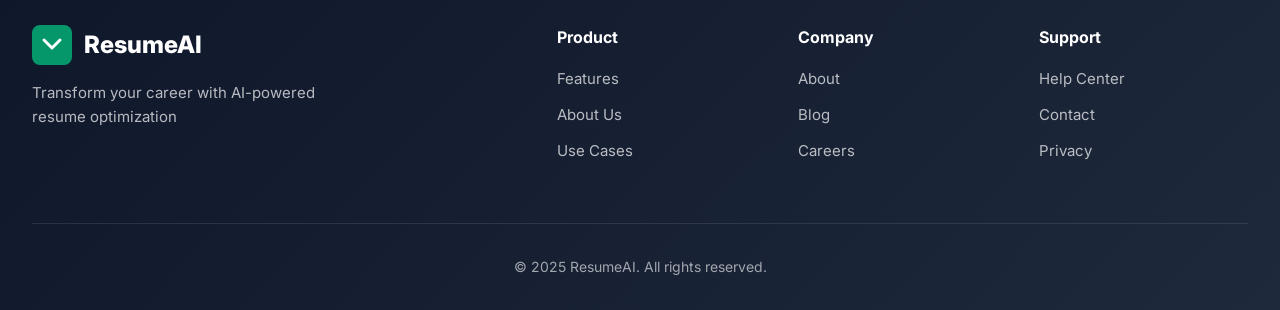
==== commit f00ba2b7: "second commit" ====
--- a/index.html
+++ b/index.html
@@ -8,41 +8,8 @@
     <link href="https://fonts.googleapis.com/css2?family=Inter:wght@300;400;500;600;700;800&display=swap" rel="stylesheet">
 </head>
 <body>
-    <!-- Header -->
-    <header class="header">
-        <div class="container">
-            <div class="nav">
-                <div class="logo">
-                    <svg width="40" height="40" viewBox="0 0 40 40" fill="none" xmlns="http://www.w3.org/2000/svg">
-                        <rect width="40" height="40" rx="8" fill="url(#logo-gradient)"/>
-                        <path d="M12 15L20 23L28 15" stroke="white" stroke-width="3" stroke-linecap="round" stroke-linejoin="round"/>
-                        <defs>
-                            <linearGradient id="logo-gradient" x1="0" y1="0" x2="40" y2="40">
-                                <stop offset="0%" stop-color="#667eea"/>
-                                <stop offset="100%" stop-color="#764ba2"/>
-                            </linearGradient>
-                        </defs>
-                    </svg>
-                    <span class="logo-text">ResumeAI</span>
-                </div>
-                <nav class="nav-links">
-                    <a href="#features">Features</a>
-                    <a href="#how-it-works">How It Works</a>
-                    <a href="#pricing">Pricing</a>
-                </nav>
-                <div class="nav-actions">
-                    <button class="btn-secondary" id="loginBtn">Login</button>
-                    <button class="btn-primary" id="dashboardBtn">
-                        <svg width="20" height="20" viewBox="0 0 20 20" fill="none" xmlns="http://www.w3.org/2000/svg">
-                            <path d="M10 10C12.7614 10 15 7.76142 15 5C15 2.23858 12.7614 0 10 0C7.23858 0 5 2.23858 5 5C5 7.76142 7.23858 10 10 10Z" fill="currentColor"/>
-                            <path d="M10 12C4.477 12 0 14.477 0 17.5C0 18.328 0.672 19 1.5 19H18.5C19.328 19 20 18.328 20 17.5C20 14.477 15.523 12 10 12Z" fill="currentColor"/>
-                        </svg>
-                        My Dashboard
-                    </button>
-                </div>
-            </div>
-        </div>
-    </header>
+    <!-- Header Component (loaded dynamically) -->
+    <div id="header-placeholder"></div>
 
     <!-- Hero Section -->
     <section class="hero">
@@ -52,8 +19,9 @@
                     <div class="badge">
                         <svg width="16" height="16" viewBox="0 0 16 16" fill="none" xmlns="http://www.w3.org/2000/svg">
                             <path d="M8 0L9.79611 5.52786H15.6085L10.9062 8.94427L12.7023 14.4721L8 11.0557L3.29772 14.4721L5.09383 8.94427L0.391548 5.52786H6.20389L8 0Z" fill="currentColor"/>
-                        </svg>
-                        AI-Powered Technology
+                        
+                        </svg>
+                    Build Career Success with Resume Genie
                     </div>
                     <h1 class="hero-title">
                         Transform Your Resume Into a 
@@ -64,6 +32,22 @@
                         providing actionable insights to land your dream job. Get ATS-optimized, professionally 
                         formatted resumes in minutes.
                     </p>
+                    <div class="hero-cta">
+                        <a href="#upload" class="btn-primary btn-large">
+                            <svg width="20" height="20" viewBox="0 0 20 20" fill="none" xmlns="http://www.w3.org/2000/svg">
+                                <path d="M10 4V14M10 4L6 8M10 4L14 8" stroke="currentColor" stroke-width="2" stroke-linecap="round" stroke-linejoin="round"/>
+                                <path d="M4 14V16C4 17.1046 4.89543 18 6 18H14C15.1046 18 16 17.1046 16 16V14" stroke="currentColor" stroke-width="2" stroke-linecap="round"/>
+                            </svg>
+                            Upload Resume Now
+                        </a>
+                        <a href="pages/login.html" class="btn-secondary btn-large">
+                            <svg width="20" height="20" viewBox="0 0 20 20" fill="none" xmlns="http://www.w3.org/2000/svg">
+                                <path d="M10 9C11.6569 9 13 7.65685 13 6C13 4.34315 11.6569 3 10 3C8.34315 3 7 4.34315 7 6C7 7.65685 8.34315 9 10 9Z" stroke="currentColor" stroke-width="2"/>
+                                <path d="M3 17C3 13.134 6.13401 10 10 10C13.866 10 17 13.134 17 17" stroke="currentColor" stroke-width="2" stroke-linecap="round"/>
+                            </svg>
+                            Login to Dashboard
+                        </a>
+                    </div>
                     <div class="hero-stats">
                         <div class="stat">
                             <div class="stat-number">50K+</div>
@@ -86,32 +70,32 @@
                             <rect x="50" y="30" width="200" height="290" rx="10" fill="white" stroke="url(#card-gradient)" stroke-width="2"/>
                             
                             <!-- Header Lines -->
-                            <rect x="70" y="50" width="80" height="8" rx="4" fill="#667eea" opacity="0.3"/>
-                            <rect x="70" y="65" width="120" height="6" rx="3" fill="#667eea" opacity="0.2"/>
+                            <rect x="70" y="50" width="80" height="8" rx="4" fill="#059669" opacity="0.3"/>
+                            <rect x="70" y="65" width="120" height="6" rx="3" fill="#059669" opacity="0.2"/>
                             
                             <!-- Profile Circle -->
                             <circle cx="100" cy="110" r="20" fill="url(#profile-gradient)"/>
                             
                             <!-- Content Lines -->
-                            <rect x="70" y="150" width="160" height="6" rx="3" fill="#e0e7ff"/>
-                            <rect x="70" y="165" width="140" height="6" rx="3" fill="#e0e7ff"/>
-                            <rect x="70" y="180" width="150" height="6" rx="3" fill="#e0e7ff"/>
+                            <rect x="70" y="150" width="160" height="6" rx="3" fill="#d1fae5"/>
+                            <rect x="70" y="165" width="140" height="6" rx="3" fill="#d1fae5"/>
+                            <rect x="70" y="180" width="150" height="6" rx="3" fill="#d1fae5"/>
                             
-                            <rect x="70" y="210" width="160" height="6" rx="3" fill="#e0e7ff"/>
-                            <rect x="70" y="225" width="120" height="6" rx="3" fill="#e0e7ff"/>
-                            <rect x="70" y="240" width="145" height="6" rx="3" fill="#e0e7ff"/>
+                            <rect x="70" y="210" width="160" height="6" rx="3" fill="#d1fae5"/>
+                            <rect x="70" y="225" width="120" height="6" rx="3" fill="#d1fae5"/>
+                            <rect x="70" y="240" width="145" height="6" rx="3" fill="#d1fae5"/>
                             
-                            <rect x="70" y="270" width="100" height="6" rx="3" fill="#e0e7ff"/>
-                            <rect x="70" y="285" width="130" height="6" rx="3" fill="#e0e7ff"/>
+                            <rect x="70" y="270" width="100" height="6" rx="3" fill="#d1fae5"/>
+                            <rect x="70" y="285" width="130" height="6" rx="3" fill="#d1fae5"/>
                             
                             <!-- AI Sparkles -->
-                            <circle cx="240" cy="60" r="3" fill="#fbbf24">
+                            <circle cx="240" cy="60" r="3" fill="#34d399">
                                 <animate attributeName="opacity" values="0.3;1;0.3" dur="2s" repeatCount="indefinite"/>
                             </circle>
-                            <circle cx="260" cy="80" r="2" fill="#fbbf24">
+                            <circle cx="260" cy="80" r="2" fill="#34d399">
                                 <animate attributeName="opacity" values="1;0.3;1" dur="2.5s" repeatCount="indefinite"/>
                             </circle>
-                            <circle cx="250" cy="100" r="2.5" fill="#fbbf24">
+                            <circle cx="250" cy="100" r="2.5" fill="#34d399">
                                 <animate attributeName="opacity" values="0.5;1;0.5" dur="1.8s" repeatCount="indefinite"/>
                             </circle>
                             
@@ -121,12 +105,12 @@
                             
                             <defs>
                                 <linearGradient id="card-gradient" x1="50" y1="30" x2="250" y2="320">
-                                    <stop offset="0%" stop-color="#667eea"/>
-                                    <stop offset="100%" stop-color="#764ba2"/>
+                                    <stop offset="0%" stop-color="#059669"/>
+                                    <stop offset="100%" stop-color="#10b981"/>
                                 </linearGradient>
                                 <linearGradient id="profile-gradient" x1="80" y1="90" x2="120" y2="130">
-                                    <stop offset="0%" stop-color="#667eea"/>
-                                    <stop offset="100%" stop-color="#764ba2"/>
+                                    <stop offset="0%" stop-color="#059669"/>
+                                    <stop offset="100%" stop-color="#10b981"/>
                                 </linearGradient>
                             </defs>
                         </svg>
@@ -155,8 +139,8 @@
                                 <path d="M25 55H55" stroke="url(#upload-gradient)" stroke-width="3" stroke-linecap="round"/>
                                 <defs>
                                     <linearGradient id="upload-gradient" x1="0" y1="0" x2="80" y2="80">
-                                        <stop offset="0%" stop-color="#667eea"/>
-                                        <stop offset="100%" stop-color="#764ba2"/>
+                                        <stop offset="0%" stop-color="#059669"/>
+                                        <stop offset="100%" stop-color="#10b981"/>
                                     </linearGradient>
                                 </defs>
                             </svg>
@@ -170,9 +154,9 @@
                     <div class="upload-preview" id="uploadPreview" style="display: none;">
                         <div class="file-info">
                             <svg width="48" height="48" viewBox="0 0 48 48" fill="none" xmlns="http://www.w3.org/2000/svg">
-                                <rect width="48" height="48" rx="8" fill="#e0e7ff"/>
-                                <path d="M18 14H24L30 20V34H18V14Z" stroke="#667eea" stroke-width="2" stroke-linecap="round" stroke-linejoin="round"/>
-                                <path d="M24 14V20H30" stroke="#667eea" stroke-width="2" stroke-linecap="round" stroke-linejoin="round"/>
+                                <rect width="48" height="48" rx="8" fill="#d1fae5"/>
+                                <path d="M18 14H24L30 20V34H18V14Z" stroke="#059669" stroke-width="2" stroke-linecap="round" stroke-linejoin="round"/>
+                                <path d="M24 14V20H30" stroke="#059669" stroke-width="2" stroke-linecap="round" stroke-linejoin="round"/>
                             </svg>
                             <div class="file-details">
                                 <div class="file-name" id="fileName">Resume.pdf</div>
@@ -197,7 +181,7 @@
                     <div class="feature-item">
                         <div class="feature-icon">
                             <svg width="24" height="24" viewBox="0 0 24 24" fill="none" xmlns="http://www.w3.org/2000/svg">
-                                <path d="M9 12L11 14L15 10M21 12C21 16.9706 16.9706 21 12 21C7.02944 21 3 16.9706 3 12C3 7.02944 7.02944 3 12 3C16.9706 3 21 7.02944 21 12Z" stroke="#10b981" stroke-width="2" stroke-linecap="round" stroke-linejoin="round"/>
+                                <path d="M9 12L11 14L15 10M21 12C21 16.9706 16.9706 21 12 21C7.02944 21 3 16.9706 3 12C3 7.02944 7.02944 3 12 3C16.9706 3 21 7.02944 21 12Z" stroke= " rgb(6, 156, 6)" stroke-width="2" stroke-linecap="round" stroke-linejoin="round"/>
                             </svg>
                         </div>
                         <div class="feature-text">
@@ -208,7 +192,7 @@
                     <div class="feature-item">
                         <div class="feature-icon">
                             <svg width="24" height="24" viewBox="0 0 24 24" fill="none" xmlns="http://www.w3.org/2000/svg">
-                                <path d="M13 10V3L4 14H11V21L20 10H13Z" stroke="#f59e0b" stroke-width="2" stroke-linecap="round" stroke-linejoin="round"/>
+                                <path d="M13 10V3L4 14H11V21L20 10H13Z" stroke=" rgb(6, 156, 6)" stroke-width="2" stroke-linecap="round" stroke-linejoin="round"/>
                             </svg>
                         </div>
                         <div class="feature-text">
@@ -219,8 +203,8 @@
                     <div class="feature-item">
                         <div class="feature-icon">
                             <svg width="24" height="24" viewBox="0 0 24 24" fill="none" xmlns="http://www.w3.org/2000/svg">
-                                <path d="M12 15C13.6569 15 15 13.6569 15 12C15 10.3431 13.6569 9 12 9C10.3431 9 9 10.3431 9 12C9 13.6569 10.3431 15 12 15Z" stroke="#667eea" stroke-width="2"/>
-                                <path d="M12 5V3M12 21V19M19 12H21M3 12H5M17.6569 6.34315L19.0711 4.92893M4.92893 19.0711L6.34315 17.6569M17.6569 17.6569L19.0711 19.0711M4.92893 4.92893L6.34315 6.34315" stroke="#667eea" stroke-width="2" stroke-linecap="round"/>
+                                <path d="M12 15C13.6569 15 15 13.6569 15 12C15 10.3431 13.6569 9 12 9C10.3431 9 9 10.3431 9 12C9 13.6569 10.3431 15 12 15Z" stroke=" rgb(6, 156, 6)" stroke-width="2"/>
+                                <path d="M12 5V3M12 21V19M19 12H21M3 12H5M17.6569 6.34315L19.0711 4.92893M4.92893 19.0711L6.34315 17.6569M17.6569 17.6569L19.0711 19.0711M4.92893 4.92893L6.34315 6.34315" stroke="#059669" stroke-width="2" stroke-linecap="round"/>
                             </svg>
                         </div>
                         <div class="feature-text">
@@ -237,7 +221,7 @@
     <section class="features-section" id="features">
         <div class="container">
             <div class="section-header">
-                <h2 class="section-title">Why Choose ResumeAI</h2>
+                <h2 class="section-title">Why Choose Resume Genie</h2>
                 <p class="section-description">Powerful features to make your resume stand out</p>
             </div>
             
@@ -245,8 +229,8 @@
                 <div class="feature-card">
                     <div class="feature-card-icon">
                         <svg width="32" height="32" viewBox="0 0 32 32" fill="none" xmlns="http://www.w3.org/2000/svg">
-                            <rect width="32" height="32" rx="8" fill="#e0e7ff"/>
-                            <path d="M16 8V16L20 20" stroke="#667eea" stroke-width="2" stroke-linecap="round"/>
+                            <rect width="32" height="32" rx="8" fill="#d1fae5"/>
+                            <path d="M16 8V16L20 20" stroke="#059669" stroke-width="2" stroke-linecap="round"/>
                         </svg>
                     </div>
                     <h3>Real-Time Scoring</h3>
@@ -255,8 +239,8 @@
                 <div class="feature-card">
                     <div class="feature-card-icon">
                         <svg width="32" height="32" viewBox="0 0 32 32" fill="none" xmlns="http://www.w3.org/2000/svg">
-                            <rect width="32" height="32" rx="8" fill="#fef3c7"/>
-                            <path d="M16 10L18 14L22 15L19 18L20 22L16 20L12 22L13 18L10 15L14 14L16 10Z" stroke="#f59e0b" stroke-width="2"/>
+                            <rect width="32" height="32" rx="8" fill="#d1fae5"/>
+                            <path d="M16 10L18 14L22 15L19 18L20 22L16 20L12 22L13 18L10 15L14 14L16 10Z" stroke="#10b981" stroke-width="2"/>
                         </svg>
                     </div>
                     <h3>Keyword Optimization</h3>
@@ -275,9 +259,9 @@
                 <div class="feature-card">
                     <div class="feature-card-icon">
                         <svg width="32" height="32" viewBox="0 0 32 32" fill="none" xmlns="http://www.w3.org/2000/svg">
-                            <rect width="32" height="32" rx="8" fill="#fee2e2"/>
-                            <circle cx="16" cy="12" r="3" stroke="#ef4444" stroke-width="2"/>
-                            <path d="M22 24C22 20.6863 19.3137 18 16 18C12.6863 18 10 20.6863 10 24" stroke="#ef4444" stroke-width="2"/>
+                            <rect width="32" height="32" rx="8" fill="#d1fae5"/>
+                            <circle cx="16" cy="12" r="3" stroke="#059669" stroke-width="2"/>
+                            <path d="M22 24C22 20.6863 19.3137 18 16 18C12.6863 18 10 20.6863 10 24" stroke="#059669" stroke-width="2"/>
                         </svg>
                     </div>
                     <h3>Personalized Tips</h3>
@@ -286,9 +270,9 @@
                 <div class="feature-card">
                     <div class="feature-card-icon">
                         <svg width="32" height="32" viewBox="0 0 32 32" fill="none" xmlns="http://www.w3.org/2000/svg">
-                            <rect width="32" height="32" rx="8" fill="#e9d5ff"/>
-                            <path d="M12 16L16 20L26 10" stroke="#9333ea" stroke-width="2" stroke-linecap="round"/>
-                            <path d="M16 20L12 16L6 22" stroke="#9333ea" stroke-width="2" stroke-linecap="round"/>
+                            <rect width="32" height="32" rx="8" fill="#d1fae5"/>
+                            <path d="M12 16L16 20L26 10" stroke="#059669" stroke-width="2" stroke-linecap="round"/>
+                            <path d="M16 20L12 16L6 22" stroke="#059669" stroke-width="2" stroke-linecap="round"/>
                         </svg>
                     </div>
                     <h3>Multiple Formats</h3>
@@ -297,8 +281,8 @@
                 <div class="feature-card">
                     <div class="feature-card-icon">
                         <svg width="32" height="32" viewBox="0 0 32 32" fill="none" xmlns="http://www.w3.org/2000/svg">
-                            <rect width="32" height="32" rx="8" fill="#dbeafe"/>
-                            <path d="M16 11V21M11 16H21" stroke="#3b82f6" stroke-width="2" stroke-linecap="round"/>
+                            <rect width="32" height="32" rx="8" fill="#d1fae5"/>
+                            <path d="M16 11V21M11 16H21" stroke="#059669" stroke-width="2" stroke-linecap="round"/>
                         </svg>
                     </div>
                     <h3>Version Control</h3>
@@ -370,8 +354,8 @@
                             <path d="M24 27C16.8203 27 11 30.134 11 34C11 35.1046 11.8954 36 13 36H35C36.1046 36 37 35.1046 37 34C37 30.134 31.1797 27 24 27Z" fill="white"/>
                             <defs>
                                 <linearGradient id="avatar-gradient" x1="0" y1="0" x2="48" y2="48">
-                                    <stop offset="0%" stop-color="#667eea"/>
-                                    <stop offset="100%" stop-color="#764ba2"/>
+                                    <stop offset="0%" stop-color="#059669"/>
+                                    <stop offset="100%" stop-color="#10b981"/>
                                 </linearGradient>
                             </defs>
                         </svg>
@@ -416,9 +400,9 @@
                     <div class="resume-item">
                         <div class="resume-item-icon">
                             <svg width="32" height="32" viewBox="0 0 32 32" fill="none" xmlns="http://www.w3.org/2000/svg">
-                                <rect width="32" height="32" rx="6" fill="#e0e7ff"/>
-                                <path d="M12 10H18L22 14V22H12V10Z" stroke="#667eea" stroke-width="1.5"/>
-                                <path d="M18 10V14H22" stroke="#667eea" stroke-width="1.5"/>
+                                <rect width="32" height="32" rx="6" fill="#d1fae5"/>
+                                <path d="M12 10H18L22 14V22H12V10Z" stroke="#059669" stroke-width="1.5"/>
+                                <path d="M18 10V14H22" stroke="#059669" stroke-width="1.5"/>
                             </svg>
                         </div>
                         <div class="resume-item-info">
@@ -430,9 +414,9 @@
                     <div class="resume-item">
                         <div class="resume-item-icon">
                             <svg width="32" height="32" viewBox="0 0 32 32" fill="none" xmlns="http://www.w3.org/2000/svg">
-                                <rect width="32" height="32" rx="6" fill="#e0e7ff"/>
-                                <path d="M12 10H18L22 14V22H12V10Z" stroke="#667eea" stroke-width="1.5"/>
-                                <path d="M18 10V14H22" stroke="#667eea" stroke-width="1.5"/>
+                                <rect width="32" height="32" rx="6" fill="#d1fae5"/>
+                                <path d="M12 10H18L22 14V22H12V10Z" stroke="#059669" stroke-width="1.5"/>
+                                <path d="M18 10V14H22" stroke="#059669" stroke-width="1.5"/>
                             </svg>
                         </div>
                         <div class="resume-item-info">
@@ -446,53 +430,341 @@
         </div>
     </div>
 
-    <!-- Footer -->
-    <footer class="footer">
+    <!-- How It Works Section -->
+    <section class="how-it-works" id="how-it-works">
         <div class="container">
-            <div class="footer-content">
-                <div class="footer-brand">
-                    <div class="logo">
-                        <svg width="40" height="40" viewBox="0 0 40 40" fill="none" xmlns="http://www.w3.org/2000/svg">
-                            <rect width="40" height="40" rx="8" fill="url(#footer-logo-gradient)"/>
-                            <path d="M12 15L20 23L28 15" stroke="white" stroke-width="3" stroke-linecap="round" stroke-linejoin="round"/>
-                            <defs>
-                                <linearGradient id="footer-logo-gradient" x1="0" y1="0" x2="40" y2="40">
-                                    <stop offset="0%" stop-color="#667eea"/>
-                                    <stop offset="100%" stop-color="#764ba2"/>
-                                </linearGradient>
-                            </defs>
-                        </svg>
-                        <span class="logo-text">ResumeAI</span>
-                    </div>
-                    <p class="footer-desc">Transform your career with AI-powered resume optimization</p>
-                </div>
-                <div class="footer-links">
-                    <div class="footer-column">
-                        <h4>Product</h4>
-                        <a href="#">Features</a>
-                        <a href="#">Pricing</a>
-                        <a href="#">Use Cases</a>
-                    </div>
-                    <div class="footer-column">
-                        <h4>Company</h4>
-                        <a href="#">About</a>
-                        <a href="#">Blog</a>
-                        <a href="#">Careers</a>
-                    </div>
-                    <div class="footer-column">
-                        <h4>Support</h4>
-                        <a href="#">Help Center</a>
-                        <a href="#">Contact</a>
-                        <a href="#">Privacy</a>
-                    </div>
-                </div>
-            </div>
-            <div class="footer-bottom">
-                <p>&copy; 2025 ResumeAI. All rights reserved.</p>
+            <div class="section-header">
+                <h2 class="section-title">How It Works</h2>
+                <p class="section-description">Three simple steps to transform your resume</p>
+            </div>
+            
+            <div class="steps-container">
+                <div class="step-item">
+                    <div class="step-visual">
+                        <svg width="200" height="200" viewBox="0 0 200 200" fill="none" xmlns="http://www.w3.org/2000/svg">
+                            <circle cx="100" cy="100" r="90" fill="#d1fae5" opacity="0.3"/>
+                            <rect x="60" y="50" width="80" height="100" rx="8" fill="white" stroke="#059669" stroke-width="3"/>
+                            <path d="M70 70H130M70 85H125M70 100H130M70 115H120" stroke="#10b981" stroke-width="2" stroke-linecap="round" opacity="0.6"/>
+                            <path d="M100 140L110 150L130 130" stroke="#059669" stroke-width="3" stroke-linecap="round" stroke-linejoin="round"/>
+                            <circle cx="100" cy="50" r="25" fill="#059669"/>
+                            <text x="100" y="60" font-size="24" font-weight="bold" fill="white" text-anchor="middle">1</text>
+                        </svg>
+                    </div>
+                    <div class="step-content">
+                        <h3>Upload Your Resume</h3>
+                        <p>Simply drag and drop your current resume in PDF, DOC, or DOCX format. Our system accepts files up to 10MB and processes them securely.</p>
+                        <ul class="step-features">
+                            <li>✓ Secure file upload</li>
+                            <li>✓ Multiple format support</li>
+                            <li>✓ Instant processing</li>
+                        </ul>
+                    </div>
+                </div>
+
+                <div class="step-item step-reverse">
+                    <div class="step-visual">
+                        <svg width="200" height="200" viewBox="0 0 200 200" fill="none" xmlns="http://www.w3.org/2000/svg">
+                            <circle cx="100" cy="100" r="90" fill="#d1fae5" opacity="0.3"/>
+                            <rect x="50" y="60" width="100" height="80" rx="8" fill="white" stroke="#059669" stroke-width="3"/>
+                            <circle cx="75" cy="90" r="8" fill="#10b981"/>
+                            <circle cx="100" cy="90" r="8" fill="#34d399"/>
+                            <circle cx="125" cy="90" r="8" fill="#6ee7b7"/>
+                            <path d="M60 110H140M60 120H130M60 130H135" stroke="#10b981" stroke-width="2" stroke-linecap="round" opacity="0.5"/>
+                            <circle cx="100" cy="40" r="25" fill="#059669"/>
+                            <text x="100" y="50" font-size="24" font-weight="bold" fill="white" text-anchor="middle">2</text>
+                        </svg>
+                    </div>
+                    <div class="step-content">
+                        <h3>AI Analysis & Optimization</h3>
+                        <p>Our advanced AI engine analyzes your resume against thousands of job descriptions, ATS requirements, and industry standards to provide detailed insights.</p>
+                        <ul class="step-features">
+                            <li>✓ ATS compatibility check</li>
+                            <li>✓ Keyword optimization</li>
+                            <li>✓ Format validation</li>
+                        </ul>
+                    </div>
+                </div>
+
+                <div class="step-item">
+                    <div class="step-visual">
+                        <svg width="200" height="200" viewBox="0 0 200 200" fill="none" xmlns="http://www.w3.org/2000/svg">
+                            <circle cx="100" cy="100" r="90" fill="#d1fae5" opacity="0.3"/>
+                            <rect x="60" y="50" width="80" height="100" rx="8" fill="white" stroke="#059669" stroke-width="3"/>
+                            <path d="M70 70H130M70 85H125M70 100H130M70 115H120M70 130H130" stroke="#059669" stroke-width="2.5" stroke-linecap="round"/>
+                            <path d="M140 60L150 70L160 60" stroke="#10b981" stroke-width="3" stroke-linecap="round" stroke-linejoin="round"/>
+                            <circle cx="100" cy="30" r="25" fill="#059669"/>
+                            <text x="100" y="40" font-size="24" font-weight="bold" fill="white" text-anchor="middle">3</text>
+                        </svg>
+                    </div>
+                    <div class="step-content">
+                        <h3>Download & Apply</h3>
+                        <p>Receive your optimized resume with actionable suggestions and improvements. Download in your preferred format and start applying to jobs with confidence.</p>
+                        <ul class="step-features">
+                            <li>✓ Detailed improvement report</li>
+                            <li>✓ Multiple export formats</li>
+                            <li>✓ Version history tracking</li>
+                        </ul>
+                    </div>
+                </div>
             </div>
         </div>
-    </footer>
-
+    </section>
+
+    <!-- About Us / Testimonials Section -->
+    <section class="about-section" id="about">
+        <div class="container">
+            <div class="section-header">
+                <h2 class="section-title">What Our Users Say</h2>
+                <p class="section-description">Join thousands of professionals who transformed their careers with Resume Genie</p>
+            </div>
+            
+            <div class="testimonials-grid">
+                <div class="testimonial-card">
+                    <div class="testimonial-rating">
+                        <svg width="20" height="20" viewBox="0 0 20 20" fill="none" xmlns="http://www.w3.org/2000/svg">
+                            <path d="M10 0L12.5 7L20 8L15 13L16.5 20L10 16L3.5 20L5 13L0 8L7.5 7L10 0Z" fill="#fbbf24"/>
+                        </svg>
+                        <svg width="20" height="20" viewBox="0 0 20 20" fill="none" xmlns="http://www.w3.org/2000/svg">
+                            <path d="M10 0L12.5 7L20 8L15 13L16.5 20L10 16L3.5 20L5 13L0 8L7.5 7L10 0Z" fill="#fbbf24"/>
+                        </svg>
+                        <svg width="20" height="20" viewBox="0 0 20 20" fill="none" xmlns="http://www.w3.org/2000/svg">
+                            <path d="M10 0L12.5 7L20 8L15 13L16.5 20L10 16L3.5 20L5 13L0 8L7.5 7L10 0Z" fill="#fbbf24"/>
+                        </svg>
+                        <svg width="20" height="20" viewBox="0 0 20 20" fill="none" xmlns="http://www.w3.org/2000/svg">
+                            <path d="M10 0L12.5 7L20 8L15 13L16.5 20L10 16L3.5 20L5 13L0 8L7.5 7L10 0Z" fill="#fbbf24"/>
+                        </svg>
+                        <svg width="20" height="20" viewBox="0 0 20 20" fill="none" xmlns="http://www.w3.org/2000/svg">
+                            <path d="M10 0L12.5 7L20 8L15 13L16.5 20L10 16L3.5 20L5 13L0 8L7.5 7L10 0Z" fill="#fbbf24"/>
+                        </svg>
+                    </div>
+                    <p class="testimonial-text">"Resume Genie helped me land my dream job at Google! The AI suggestions were spot-on, and my resume score improved from 6.5 to 9.2. I got 3x more interview calls after using this platform."</p>
+                    <div class="testimonial-author">
+                        <div class="author-avatar">
+                            <svg width="60" height="60" viewBox="0 0 60 60" fill="none" xmlns="http://www.w3.org/2000/svg">
+                                <circle cx="30" cy="30" r="30" fill="#059669"/>
+                                <circle cx="30" cy="23" r="10" fill="white"/>
+                                <path d="M15 45C15 37 21 32 30 32C39 32 45 37 45 45" fill="white"/>
+                                <text x="30" y="28" font-size="16" font-weight="bold" fill="#059669" text-anchor="middle">SM</text>
+                            </svg>
+                        </div>
+                        <div class="author-info">
+                            <div class="author-name">Sarah Mitchell</div>
+                            <div class="author-title">Software Engineer at Google</div>
+                        </div>
+                    </div>
+                </div>
+
+                <div class="testimonial-card">
+                    <div class="testimonial-rating">
+                        <svg width="20" height="20" viewBox="0 0 20 20" fill="none" xmlns="http://www.w3.org/2000/svg">
+                            <path d="M10 0L12.5 7L20 8L15 13L16.5 20L10 16L3.5 20L5 13L0 8L7.5 7L10 0Z" fill="#fbbf24"/>
+                        </svg>
+                        <svg width="20" height="20" viewBox="0 0 20 20" fill="none" xmlns="http://www.w3.org/2000/svg">
+                            <path d="M10 0L12.5 7L20 8L15 13L16.5 20L10 16L3.5 20L5 13L0 8L7.5 7L10 0Z" fill="#fbbf24"/>
+                        </svg>
+                        <svg width="20" height="20" viewBox="0 0 20 20" fill="none" xmlns="http://www.w3.org/2000/svg">
+                            <path d="M10 0L12.5 7L20 8L15 13L16.5 20L10 16L3.5 20L5 13L0 8L7.5 7L10 0Z" fill="#fbbf24"/>
+                        </svg>
+                        <svg width="20" height="20" viewBox="0 0 20 20" fill="none" xmlns="http://www.w3.org/2000/svg">
+                            <path d="M10 0L12.5 7L20 8L15 13L16.5 20L10 16L3.5 20L5 13L0 8L7.5 7L10 0Z" fill="#fbbf24"/>
+                        </svg>
+                        <svg width="20" height="20" viewBox="0 0 20 20" fill="none" xmlns="http://www.w3.org/2000/svg">
+                            <path d="M10 0L12.5 7L20 8L15 13L16.5 20L10 16L3.5 20L5 13L0 8L7.5 7L10 0Z" fill="#fbbf24"/>
+                        </svg>
+                    </div>
+                    <p class="testimonial-text">"As a career coach, I recommend Resume Genie to all my clients. The ATS optimization is incredible - it truly understands what recruiters are looking for. Game changer!"</p>
+                    <div class="testimonial-author">
+                        <div class="author-avatar">
+                            <svg width="60" height="60" viewBox="0 0 60 60" fill="none" xmlns="http://www.w3.org/2000/svg">
+                                <circle cx="30" cy="30" r="30" fill="#10b981"/>
+                                <circle cx="30" cy="23" r="10" fill="white"/>
+                                <path d="M15 45C15 37 21 32 30 32C39 32 45 37 45 45" fill="white"/>
+                                <text x="30" y="28" font-size="16" font-weight="bold" fill="#10b981" text-anchor="middle">JC</text>
+                            </svg>
+                        </div>
+                        <div class="author-info">
+                            <div class="author-name">James Chen</div>
+                            <div class="author-title">Product Manager at Microsoft</div>
+                        </div>
+                    </div>
+                </div>
+
+                <div class="testimonial-card">
+                    <div class="testimonial-rating">
+                        <svg width="20" height="20" viewBox="0 0 20 20" fill="none" xmlns="http://www.w3.org/2000/svg">
+                            <path d="M10 0L12.5 7L20 8L15 13L16.5 20L10 16L3.5 20L5 13L0 8L7.5 7L10 0Z" fill="#fbbf24"/>
+                        </svg>
+                        <svg width="20" height="20" viewBox="0 0 20 20" fill="none" xmlns="http://www.w3.org/2000/svg">
+                            <path d="M10 0L12.5 7L20 8L15 13L16.5 20L10 16L3.5 20L5 13L0 8L7.5 7L10 0Z" fill="#fbbf24"/>
+                        </svg>
+                        <svg width="20" height="20" viewBox="0 0 20 20" fill="none" xmlns="http://www.w3.org/2000/svg">
+                            <path d="M10 0L12.5 7L20 8L15 13L16.5 20L10 16L3.5 20L5 13L0 8L7.5 7L10 0Z" fill="#fbbf24"/>
+                        </svg>
+                        <svg width="20" height="20" viewBox="0 0 20 20" fill="none" xmlns="http://www.w3.org/2000/svg">
+                            <path d="M10 0L12.5 7L20 8L15 13L16.5 20L10 16L3.5 20L5 13L0 8L7.5 7L10 0Z" fill="#fbbf24"/>
+                        </svg>
+                        <svg width="20" height="20" viewBox="0 0 20 20" fill="none" xmlns="http://www.w3.org/2000/svg">
+                            <path d="M10 0L12.5 7L20 8L15 13L16.5 20L10 16L3.5 20L5 13L0 8L7.5 7L10 0Z" fill="#fbbf24"/>
+                        </svg>
+                    </div>
+                    <p class="testimonial-text">"I was struggling to get interviews despite having 10 years of experience. Resume Genie identified gaps in my keywords and formatting. Within 2 weeks, I had 5 interviews lined up!"</p>
+                    <div class="testimonial-author">
+                        <div class="author-avatar">
+                            <svg width="60" height="60" viewBox="0 0 60 60" fill="none" xmlns="http://www.w3.org/2000/svg">
+                                <circle cx="30" cy="30" r="30" fill="#34d399"/>
+                                <circle cx="30" cy="23" r="10" fill="white"/>
+                                <path d="M15 45C15 37 21 32 30 32C39 32 45 37 45 45" fill="white"/>
+                                <text x="30" y="28" font-size="16" font-weight="bold" fill="#059669" text-anchor="middle">EP</text>
+                            </svg>
+                        </div>
+                        <div class="author-info">
+                            <div class="author-name">Emily Parker</div>
+                            <div class="author-title">Marketing Director at Amazon</div>
+                        </div>
+                    </div>
+                </div>
+
+                <!--<div class="testimonial-card">
+                    <div class="testimonial-rating">
+                        <svg width="20" height="20" viewBox="0 0 20 20" fill="none" xmlns="http://www.w3.org/2000/svg">
+                            <path d="M10 0L12.5 7L20 8L15 13L16.5 20L10 16L3.5 20L5 13L0 8L7.5 7L10 0Z" fill="#fbbf24"/>
+                        </svg>
+                        <svg width="20" height="20" viewBox="0 0 20 20" fill="none" xmlns="http://www.w3.org/2000/svg">
+                            <path d="M10 0L12.5 7L20 8L15 13L16.5 20L10 16L3.5 20L5 13L0 8L7.5 7L10 0Z" fill="#fbbf24"/>
+                        </svg>
+                        <svg width="20" height="20" viewBox="0 0 20 20" fill="none" xmlns="http://www.w3.org/2000/svg">
+                            <path d="M10 0L12.5 7L20 8L15 13L16.5 20L10 16L3.5 20L5 13L0 8L7.5 7L10 0Z" fill="#fbbf24"/>
+                        </svg>
+                        <svg width="20" height="20" viewBox="0 0 20 20" fill="none" xmlns="http://www.w3.org/2000/svg">
+                            <path d="M10 0L12.5 7L20 8L15 13L16.5 20L10 16L3.5 20L5 13L0 8L7.5 7L10 0Z" fill="#fbbf24"/>
+                        </svg>
+                        <svg width="20" height="20" viewBox="0 0 20 20" fill="none" xmlns="http://www.w3.org/2000/svg">
+                            <path d="M10 0L12.5 7L20 8L15 13L16.5 20L10 16L3.5 20L5 13L0 8L7.5 7L10 0Z" fill="#fbbf24"/>
+                        </svg>
+                    </div>
+                    <p class="testimonial-text">"The detailed analytics and scoring system helped me understand exactly where my resume needed improvement. Best investment in my career growth!"</p>
+                    <div class="testimonial-author">
+                        <div class="author-avatar">
+                            <svg width="60" height="60" viewBox="0 0 60 60" fill="none" xmlns="http://www.w3.org/2000/svg">
+                                <circle cx="30" cy="30" r="30" fill="#6ee7b7"/>
+                                <circle cx="30" cy="23" r="10" fill="white"/>
+                                <path d="M15 45C15 37 21 32 30 32C39 32 45 37 45 45" fill="white"/>
+                                <text x="30" y="28" font-size="16" font-weight="bold" fill="#059669" text-anchor="middle">MR</text>
+                            </svg>
+                        </div>
+                        <div class="author-info">
+                            <div class="author-name">Michael Rodriguez</div>
+                            <div class="author-title">Data Scientist at Meta</div>
+                        </div>
+                    </div>
+                </div>
+
+                <div class="testimonial-card">
+                    <div class="testimonial-rating">
+                        <svg width="20" height="20" viewBox="0 0 20 20" fill="none" xmlns="http://www.w3.org/2000/svg">
+                            <path d="M10 0L12.5 7L20 8L15 13L16.5 20L10 16L3.5 20L5 13L0 8L7.5 7L10 0Z" fill="#fbbf24"/>
+                        </svg>
+                        <svg width="20" height="20" viewBox="0 0 20 20" fill="none" xmlns="http://www.w3.org/2000/svg">
+                            <path d="M10 0L12.5 7L20 8L15 13L16.5 20L10 16L3.5 20L5 13L0 8L7.5 7L10 0Z" fill="#fbbf24"/>
+                        </svg>
+                        <svg width="20" height="20" viewBox="0 0 20 20" fill="none" xmlns="http://www.w3.org/2000/svg">
+                            <path d="M10 0L12.5 7L20 8L15 13L16.5 20L10 16L3.5 20L5 13L0 8L7.5 7L10 0Z" fill="#fbbf24"/>
+                        </svg>
+                        <svg width="20" height="20" viewBox="0 0 20 20" fill="none" xmlns="http://www.w3.org/2000/svg">
+                            <path d="M10 0L12.5 7L20 8L15 13L16.5 20L10 16L3.5 20L5 13L0 8L7.5 7L10 0Z" fill="#fbbf24"/>
+                        </svg>
+                        <svg width="20" height="20" viewBox="0 0 20 20" fill="none" xmlns="http://www.w3.org/2000/svg">
+                            <path d="M10 0L12.5 7L20 8L15 13L16.5 20L10 16L3.5 20L5 13L0 8L7.5 7L10 0Z" fill="#fbbf24"/>
+                        </svg>
+                    </div>
+                    <p class="testimonial-text">"Fresh graduate here - Resume Genie made my entry-level resume look professional and keyword-rich. Got my first job offer within 3 weeks of using it!"</p>
+                    <div class="testimonial-author">
+                        <div class="author-avatar">
+                            <svg width="60" height="60" viewBox="0 0 60 60" fill="none" xmlns="http://www.w3.org/2000/svg">
+                                <circle cx="30" cy="30" r="30" fill="#059669"/>
+                                <circle cx="30" cy="23" r="10" fill="white"/>
+                                <path d="M15 45C15 37 21 32 30 32C39 32 45 37 45 45" fill="white"/>
+                                <text x="30" y="28" font-size="16" font-weight="bold" fill="#059669" text-anchor="middle">AK</text>
+                            </svg>
+                        </div>
+                        <div class="author-info">
+                            <div class="author-name">Aisha Kumar</div>
+                            <div class="author-title">Junior Developer at Stripe</div>
+                        </div>
+                    </div>
+                </div>
+
+                <div class="testimonial-card">
+                    <div class="testimonial-rating">
+                        <svg width="20" height="20" viewBox="0 0 20 20" fill="none" xmlns="http://www.w3.org/2000/svg">
+                            <path d="M10 0L12.5 7L20 8L15 13L16.5 20L10 16L3.5 20L5 13L0 8L7.5 7L10 0Z" fill="#fbbf24"/>
+                        </svg>
+                        <svg width="20" height="20" viewBox="0 0 20 20" fill="none" xmlns="http://www.w3.org/2000/svg">
+                            <path d="M10 0L12.5 7L20 8L15 13L16.5 20L10 16L3.5 20L5 13L0 8L7.5 7L10 0Z" fill="#fbbf24"/>
+                        </svg>
+                        <svg width="20" height="20" viewBox="0 0 20 20" fill="none" xmlns="http://www.w3.org/2000/svg">
+                            <path d="M10 0L12.5 7L20 8L15 13L16.5 20L10 16L3.5 20L5 13L0 8L7.5 7L10 0Z" fill="#fbbf24"/>
+                        </svg>
+                        <svg width="20" height="20" viewBox="0 0 20 20" fill="none" xmlns="http://www.w3.org/2000/svg">
+                            <path d="M10 0L12.5 7L20 8L15 13L16.5 20L10 16L3.5 20L5 13L0 8L7.5 7L10 0Z" fill="#fbbf24"/>
+                        </svg>
+                        <svg width="20" height="20" viewBox="0 0 20 20" fill="none" xmlns="http://www.w3.org/2000/svg">
+                            <path d="M10 0L12.5 7L20 8L15 13L16.5 20L10 16L3.5 20L5 13L0 8L7.5 7L10 0Z" fill="#fbbf24"/>
+                        </svg>
+                    </div>
+                    <p class="testimonial-text">"Switching careers was daunting, but Resume Genie helped me highlight my transferable skills perfectly. The AI suggestions were incredibly insightful and relevant."</p>
+                    <div class="testimonial-author">
+                        <div class="author-avatar">
+                            <svg width="60" height="60" viewBox="0 0 60 60" fill="none" xmlns="http://www.w3.org/2000/svg">
+                                <circle cx="30" cy="30" r="30" fill="#10b981"/>
+                                <circle cx="30" cy="23" r="10" fill="white"/>
+                                <path d="M15 45C15 37 21 32 30 32C39 32 45 37 45 45" fill="white"/>
+                                <text x="30" y="28" font-size="16" font-weight="bold" fill="#10b981" text-anchor="middle">DW</text>
+                            </svg>
+                        </div>
+                        <div class="author-info">
+                            <div class="author-name">David Williams</div>
+                            <div class="author-title">UX Designer at Adobe</div>
+                        </div>
+                    </div>
+                </div>
+            </div>-->
+
+            <div class="about-stats">
+                <div class="about-stat-card">
+                    <div class="about-stat-number">50K+ </div>
+                    <div class="about-stat-label">Resumes Optimized</div>
+                </div>
+                <div class="about-stat-card">
+                    <div class="about-stat-number">95%</div>
+                    <div class="about-stat-label">Success Rate</div>
+                </div>
+                <div class="about-stat-card">
+                    <div class="about-stat-number">4.9/5</div>
+                    <div class="about-stat-label">User Rating</div>
+                </div>
+                <div class="about-stat-card">
+                    <div class="about-stat-number">3x</div>
+                    <div class="about-stat-label">More Interviews</div>
+                </div>
+                <div class="about-stat-card">
+                    <div class="about-stat-number"><30s</div>
+                    <div class="about-stat-label">Analysis Time</div>
+                </div>
+            </div>
+        </div>
+    </section>
+
+    <!--Footer -->
+    <div id="footer-placeholder"></div>
+
+    <!-- Load Component Loader First -->
+    <script src="js/loader.js"></script>
+    <!-- Load Animations -->
+    <script src="js/animations.js"></script>
+    <!-- Load Page-specific Scripts -->
+    <script src="js/main.js"></script>
+    <script src="js/upload.js"></script>
     <script src="script.js"></script>
 </body>
 </html>
--- a/styles.css
+++ b/styles.css
@@ -4,23 +4,27 @@
     box-sizing: border-box;
 }
 
+html {
+    scroll-behavior: smooth;
+}
+
 :root {
-    --primary-gradient: linear-gradient(135deg, #667eea 0%, #764ba2 100%);
-    --secondary-gradient: linear-gradient(135deg, #f093fb 0%, #f5576c 100%);
-    --gold-gradient: linear-gradient(135deg, #ffd89b 0%, #f59e0b 100%);
-    --green-gradient: linear-gradient(135deg, #a8edea 0%, #10b981 100%);
-    
-    --primary-color: #667eea;
-    --primary-dark: #5568d3;
-    --secondary-color: #764ba2;
-    --accent-color: #f59e0b;
+    --primary-gradient: linear-gradient(135deg, #059669 0%, #10b981 100%);
+    --secondary-gradient: linear-gradient(135deg, #34d399 0%, #059669 100%);
+    --gold-gradient: linear-gradient(135deg, #fbbf24 0%, #f59e0b 100%);
+    --green-gradient: linear-gradient(135deg, #6ee7b7 0%, #10b981 100%);
+    
+    --primary-color: #059669;
+    --primary-dark: #047857;
+    --secondary-color: #10b981;
+    --accent-color: #34d399;
     --success-color: #10b981;
-    --text-dark: #1e293b;
-    --text-medium: #475569;
-    --text-light: #94a3b8;
-    --bg-light: #f8fafc;
+    --text-dark: #0f172a;
+    --text-medium: #334155;
+    --text-light: #64748b;
+    --bg-light: #f0fdf4;
     --bg-white: #ffffff;
-    --border-color: #e2e8f0;
+    --border-color: #d1fae5;
     
     --shadow-sm: 0 1px 2px 0 rgba(0, 0, 0, 0.05);
     --shadow-md: 0 4px 6px -1px rgba(0, 0, 0, 0.1), 0 2px 4px -1px rgba(0, 0, 0, 0.06);
@@ -41,6 +45,8 @@
     color: var(--text-dark);
     background: var(--bg-light);
     overflow-x: hidden;
+    -webkit-font-smoothing: antialiased;
+    -moz-osx-font-smoothing: grayscale;
 }
 
 .container {
@@ -110,24 +116,6 @@
     align-items: center;
 }
 
-.btn-secondary {
-    padding: 0.625rem 1.5rem;
-    background: transparent;
-    border: 1.5px solid var(--border-color);
-    color: var(--text-dark);
-    font-weight: 600;
-    font-size: 0.9375rem;
-    border-radius: var(--radius-lg);
-    cursor: pointer;
-    transition: all 0.3s ease;
-}
-
-.btn-secondary:hover {
-    border-color: var(--primary-color);
-    color: var(--primary-color);
-    transform: translateY(-1px);
-}
-
 .btn-primary {
     padding: 0.625rem 1.5rem;
     background: var(--primary-gradient);
@@ -139,14 +127,71 @@
     cursor: pointer;
     transition: all 0.3s ease;
     box-shadow: var(--shadow-md);
-    display: flex;
+    display: inline-flex;
     align-items: center;
     gap: 0.5rem;
+    text-decoration: none;
 }
 
 .btn-primary:hover {
     transform: translateY(-2px);
-    box-shadow: var(--shadow-lg);
+    box-shadow: 0 10px 25px -5px rgba(5, 150, 105, 0.4);
+}
+
+.btn-primary:active {
+    transform: translateY(0);
+}
+
+.btn-large {
+    padding: 1.125rem 2.5rem;
+    font-size: 1.0625rem;
+    border-radius: var(--radius-xl);
+}
+
+.btn-secondary {
+    padding: 0.625rem 1.5rem;
+    background: transparent;
+    border: 1.5px solid var(--primary-color);
+    color: var(--primary-color);
+    font-weight: 600;
+    font-size: 0.9375rem;
+    border-radius: var(--radius-lg);
+    cursor: pointer;
+    transition: all 0.3s ease;
+    display: inline-flex;
+    align-items: center;
+    gap: 0.5rem;
+    text-decoration: none;
+}
+
+.btn-secondary:hover {
+    background: var(--primary-color);
+    color: white;
+    transform: translateY(-2px);
+    box-shadow: 0 10px 25px -5px rgba(5, 150, 105, 0.3);
+}
+
+.btn-secondary-link {
+    padding: 0.625rem 1.5rem;
+    background: transparent;
+    border: 1.5px solid var(--primary-color);
+    color: var(--primary-color);
+    font-weight: 600;
+    font-size: 0.9375rem;
+    border-radius: var(--radius-lg);
+    cursor: pointer;
+    transition: all 0.3s ease;
+    display: inline-flex;
+    align-items: center;
+    gap: 0.5rem;
+    text-decoration: none;
+}
+
+.btn-secondary-link:hover {
+    background: var(--primary-color);
+    color: white;
+    transform: translateY(-2px);
+    box-shadow: 0 10px 25px -5px rgba(5, 150, 105, 0.3);
 }
 
 /* Hero Section */
@@ -163,8 +208,8 @@
     right: 0;
     bottom: 0;
     background: 
-        radial-gradient(circle at 20% 50%, rgba(102, 126, 234, 0.1) 0%, transparent 50%),
-        radial-gradient(circle at 80% 80%, rgba(118, 75, 162, 0.1) 0%, transparent 50%);
+        radial-gradient(circle at 20% 50%, rgba(5, 150, 105, 0.08) 0%, transparent 50%),
+        radial-gradient(circle at 80% 80%, rgba(16, 185, 129, 0.08) 0%, transparent 50%);
     z-index: -1;
 }
 
@@ -184,8 +229,8 @@
     align-items: center;
     gap: 0.5rem;
     padding: 0.5rem 1rem;
-    background: linear-gradient(135deg, rgba(102, 126, 234, 0.1) 0%, rgba(118, 75, 162, 0.1) 100%);
-    border: 1px solid rgba(102, 126, 234, 0.2);
+    background: linear-gradient(135deg, rgba(5, 150, 105, 0.1) 0%, rgba(16, 185, 129, 0.1) 100%);
+    border: 1px solid rgba(5, 150, 105, 0.2);
     border-radius: var(--radius-xl);
     color: var(--primary-color);
     font-size: 0.875rem;
@@ -217,6 +262,13 @@
     color: var(--text-medium);
     margin-bottom: 2.5rem;
     line-height: 1.8;
+}
+
+.hero-cta {
+    display: flex;
+    gap: 1rem;
+    margin-bottom: 3rem;
+    flex-wrap: wrap;
 }
 
 .hero-stats {
@@ -253,9 +305,10 @@
     background: white;
     border-radius: var(--radius-2xl);
     padding: 2rem;
-    box-shadow: var(--shadow-2xl);
+    box-shadow: 0 20px 60px -15px rgba(5, 150, 105, 0.3), 0 10px 20px -10px rgba(16, 185, 129, 0.2);
     transform: rotate(3deg);
     transition: transform 0.3s ease;
+    border: 1px solid rgba(5, 150, 105, 0.1);
 }
 
 .visual-card:hover {
@@ -294,8 +347,8 @@
 }
 
 .upload-area {
-    background: linear-gradient(135deg, rgba(102, 126, 234, 0.03) 0%, rgba(118, 75, 162, 0.03) 100%);
-    border: 2px dashed rgba(102, 126, 234, 0.3);
+    background: linear-gradient(135deg, rgba(5, 150, 105, 0.03) 0%, rgba(16, 185, 129, 0.03) 100%);
+    border: 2px dashed rgba(5, 150, 105, 0.3);
     border-radius: var(--radius-2xl);
     padding: 3rem;
     transition: all 0.3s ease;
@@ -308,14 +361,14 @@
 
 .upload-area:hover {
     border-color: var(--primary-color);
-    background: linear-gradient(135deg, rgba(102, 126, 234, 0.05) 0%, rgba(118, 75, 162, 0.05) 100%);
+    background: linear-gradient(135deg, rgba(5, 150, 105, 0.05) 0%, rgba(16, 185, 129, 0.05) 100%);
     transform: translateY(-4px);
     box-shadow: var(--shadow-xl);
 }
 
 .upload-area.drag-over {
     border-color: var(--primary-color);
-    background: linear-gradient(135deg, rgba(102, 126, 234, 0.08) 0%, rgba(118, 75, 162, 0.08) 100%);
+    background: linear-gradient(135deg, rgba(5, 150, 105, 0.08) 0%, rgba(16, 185, 129, 0.08) 100%);
     transform: scale(1.02);
 }
 
@@ -363,7 +416,7 @@
 
 .btn-upload:hover {
     transform: translateY(-2px);
-    box-shadow: var(--shadow-lg);
+    box-shadow: 0 10px 25px -5px rgba(5, 150, 105, 0.4);
 }
 
 .upload-preview {
@@ -433,7 +486,7 @@
 
 .btn-analyze:hover {
     transform: translateY(-3px);
-    box-shadow: var(--shadow-xl);
+    box-shadow: 0 15px 30px -10px rgba(5, 150, 105, 0.5);
 }
 
 .upload-features {
@@ -456,10 +509,14 @@
 .feature-item:hover {
     transform: translateX(8px);
     box-shadow: var(--shadow-lg);
+    background-color: #47ac8f;
+    
+    
 }
 
 .feature-icon {
     flex-shrink: 0;
+    color: rgb(6, 156, 6);
 }
 
 .feature-text {
@@ -476,7 +533,10 @@
 .feature-desc {
     font-size: 0.875rem;
     color: var(--text-medium);
-}
+    
+}
+
+
 
 /* Features Section */
 .features-section {
@@ -502,9 +562,9 @@
 }
 
 .feature-card:hover {
-    transform: translateY(-8px);
-    box-shadow: var(--shadow-xl);
-    border-color: transparent;
+    transform: translateY(-8px) scale(1.05);
+    box-shadow: 0 20px 40px -15px rgba(5, 150, 105, 0.15);
+    border-color: rgba(5, 150, 105, 0.2);
 }
 
 .feature-card-icon {
@@ -680,7 +740,7 @@
 
 .btn-submit:hover {
     transform: translateY(-2px);
-    box-shadow: var(--shadow-lg);
+    box-shadow: 0 10px 25px -5px rgba(5, 150, 105, 0.4);
 }
 
 .divider {
@@ -781,11 +841,11 @@
 }
 
 .stat-card {
-    background: linear-gradient(135deg, rgba(102, 126, 234, 0.05) 0%, rgba(118, 75, 162, 0.05) 100%);
+    background: linear-gradient(135deg, rgba(5, 150, 105, 0.05) 0%, rgba(16, 185, 129, 0.05) 100%);
     padding: 1.5rem;
     border-radius: var(--radius-xl);
     text-align: center;
-    border: 1px solid rgba(102, 126, 234, 0.1);
+    border: 1px solid rgba(5, 150, 105, 0.1);
 }
 
 .stat-card-value {
@@ -870,7 +930,7 @@
 
 /* Footer */
 .footer {
-    background: var(--text-dark);
+    background: linear-gradient(135deg, #0f172a 0%, #1e293b 100%);
     color: white;
     padding: 4rem 0 2rem;
 }
@@ -936,6 +996,183 @@
     font-size: 0.875rem;
 }
 
+/* How It Works Section */
+.how-it-works {
+    padding: 6rem 0;
+    background: white;
+}
+
+.steps-container {
+    max-width: 1000px;
+    margin: 0 auto;
+    display: flex;
+    flex-direction: column;
+    gap: 4rem;
+}
+
+.step-item {
+    display: grid;
+    grid-template-columns: 1fr 1.5fr;
+    gap: 3rem;
+    align-items: center;
+}
+
+.step-reverse {
+    grid-template-columns: 1.5fr 1fr;
+}
+
+.step-reverse .step-visual {
+    order: 2;
+}
+
+.step-reverse .step-content {
+    order: 1;
+}
+
+.step-visual {
+    display: flex;
+    justify-content: center;
+    align-items: center;
+}
+
+.step-content h3 {
+    font-size: 1.75rem;
+    font-weight: 700;
+    margin-bottom: 1rem;
+    color: var(--text-dark);
+}
+
+.step-content p {
+    font-size: 1rem;
+    color: var(--text-medium);
+    line-height: 1.8;
+    margin-bottom: 1.5rem;
+}
+
+.step-features {
+    list-style: none;
+    padding: 0;
+    display: flex;
+    flex-direction: column;
+    gap: 0.75rem;
+}
+
+.step-features li {
+    font-size: 0.9375rem;
+    color: var(--text-medium);
+    font-weight: 500;
+}
+
+/* About / Testimonials Section */
+.about-section {
+    padding: 6rem 0;
+    background: var(--bg-light);
+}
+
+.testimonials-grid {
+    display: grid;
+    grid-template-columns: repeat(auto-fit, minmax(350px, 1fr));
+    gap: 2rem;
+    margin-bottom: 4rem;
+}
+
+.testimonial-card {
+    background: white;
+    padding: 2rem;
+    border-radius: var(--radius-xl);
+    box-shadow: var(--shadow-sm);
+    border: 1px solid var(--border-color);
+    transition: all 0.3s ease;
+    display: flex;
+    flex-direction: column;
+    gap: 1.5rem;
+}
+
+.testimonial-card:hover {
+    transform: translateY(-8px);
+    box-shadow: 0 20px 40px -15px rgba(5, 150, 105, 0.15);
+    border-color: rgba(5, 150, 105, 0.2);
+}
+
+.testimonial-rating {
+    display: flex;
+    gap: 0.25rem;
+}
+
+.testimonial-text {
+    font-size: 1rem;
+    line-height: 1.7;
+    color: var(--text-medium);
+    font-style: italic;
+    flex: 1;
+}
+
+.testimonial-author {
+    display: flex;
+    align-items: center;
+    gap: 1rem;
+}
+
+.author-avatar {
+    flex-shrink: 0;
+}
+
+.author-info {
+    display: flex;
+    flex-direction: column;
+    gap: 0.25rem;
+}
+
+.author-name {
+    font-weight: 700;
+    font-size: 1rem;
+    color: var(--text-dark);
+}
+
+.author-title {
+    font-size: 0.875rem;
+    color: var(--text-light);
+}
+
+.about-stats {
+    display: grid;
+    grid-template-columns: repeat(5, 1fr);
+    gap: 2rem;
+    max-width: 1200px;
+    margin: 0 auto;
+}
+
+.about-stat-card {
+    background: white;
+    padding: 2.5rem 3.67rem;
+    border-radius: var(--radius-xl);
+    text-align: center;
+    box-shadow: var(--shadow-md);
+    border: 1px solid rgba(5, 150, 105, 0.1);
+    transition: all 0.3s ease;
+}
+
+.about-stat-card:hover {
+    transform: translateY(-5px);
+    box-shadow: 0 15px 35px -10px rgba(5, 150, 105, 0.2);
+}
+
+.about-stat-number {
+    font-size: 2.5rem;
+    font-weight: 800;
+    background: var(--primary-gradient);
+    -webkit-background-clip: text;
+    -webkit-text-fill-color: transparent;
+    background-clip: text;
+    margin-bottom: 0.5rem;
+}
+
+.about-stat-label {
+    font-size: 1rem;
+    color: var(--text-medium);
+    font-weight: 600;
+}
+
 /* Responsive */
 @media (max-width: 1024px) {
     .hero-content {
@@ -958,6 +1195,25 @@
     .nav-links {
         display: none;
     }
+
+    .step-item,
+    .step-reverse {
+        grid-template-columns: 1fr;
+        text-align: center;
+    }
+
+    .step-reverse .step-visual,
+    .step-reverse .step-content {
+        order: 0;
+    }
+
+    .testimonials-grid {
+        grid-template-columns: 1fr;
+    }
+
+    .about-stats {
+        grid-template-columns: repeat(2, 1fr);
+    }
 }
 
 @media (max-width: 768px) {
@@ -965,10 +1221,29 @@
         padding: 8rem 0 4rem;
     }
     
+    .hero-content {
+        grid-template-columns: 1fr;
+        gap: 2rem;
+    }
+    
     .hero-title {
         font-size: 2.5rem;
     }
     
+    .hero-cta {
+        flex-direction: column;
+    }
+    
+    .hero-cta .btn-large {
+        width: 100%;
+        justify-content: center;
+    }
+    
+    .hero-stats {
+        gap: 1.5rem;
+        flex-wrap: wrap;
+    }
+    
     .section-title {
         font-size: 2rem;
     }
@@ -977,8 +1252,38 @@
         grid-template-columns: 1fr;
     }
     
+    .testimonials-grid {
+        grid-template-columns: 1fr;
+    }
+    
+    .steps-container {
+        gap: 2rem;
+    }
+    
+    .step-item {
+        flex-direction: column;
+    }
+    
+    .step-reverse {
+        flex-direction: column;
+    }
+    
     .dashboard-stats {
         grid-template-columns: 1fr;
+    }
+    
+    .nav-links {
+        display: none;
+    }
+    
+    .nav-actions {
+        gap: 0.5rem;
+    }
+    
+    .nav-actions .btn-primary,
+    .nav-actions .btn-secondary-link {
+        padding: 0.5rem 1rem;
+        font-size: 0.875rem;
     }
     
     .footer-content {
@@ -987,6 +1292,14 @@
     }
     
     .footer-links {
+        grid-template-columns: 1fr;
+    }
+
+    .about-stats {
+        grid-template-columns: 1fr;
+    }
+    
+    .upload-features {
         grid-template-columns: 1fr;
     }
 }
@@ -1003,6 +1316,45 @@
     }
 }
 
+@keyframes pulse {
+    0%, 100% {
+        opacity: 1;
+    }
+    50% {
+        opacity: 0.5;
+    }
+}
+
+@keyframes slideInLeft {
+    from {
+        opacity: 0;
+        transform: translateX(-30px);
+    }
+    to {
+        opacity: 1;
+        transform: translateX(0);
+    }
+}
+
+@keyframes slideInRight {
+    from {
+        opacity: 0;
+        transform: translateX(30px);
+    }
+    to {
+        opacity: 1;
+        transform: translateX(0);
+    }
+}
+
+.animate-fade-in {
+    animation: fadeInUp 0.6s ease-out forwards;
+}
+
+.animate-pulse {
+    animation: pulse 2s cubic-bezier(0.4, 0, 0.6, 1) infinite;
+}
+
 .hero-text > * {
     animation: fadeInUp 0.6s ease-out;
 }
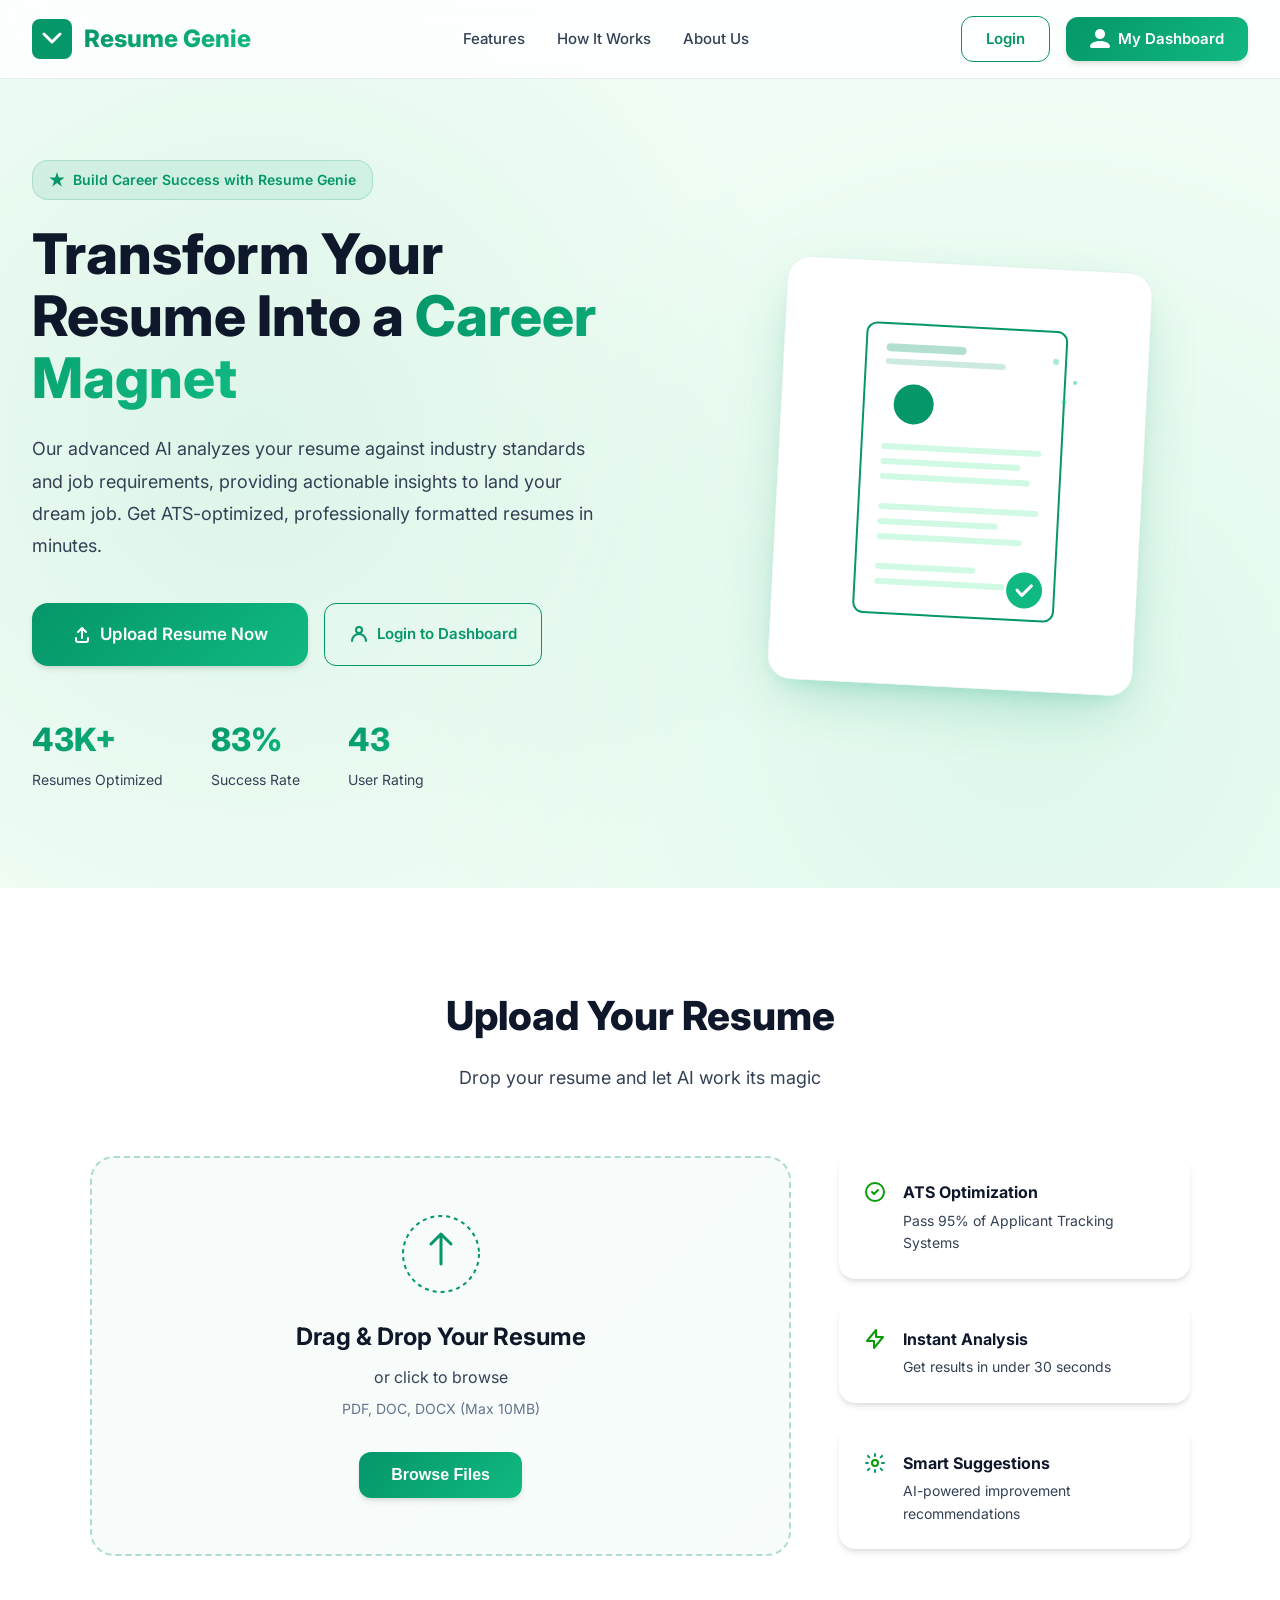
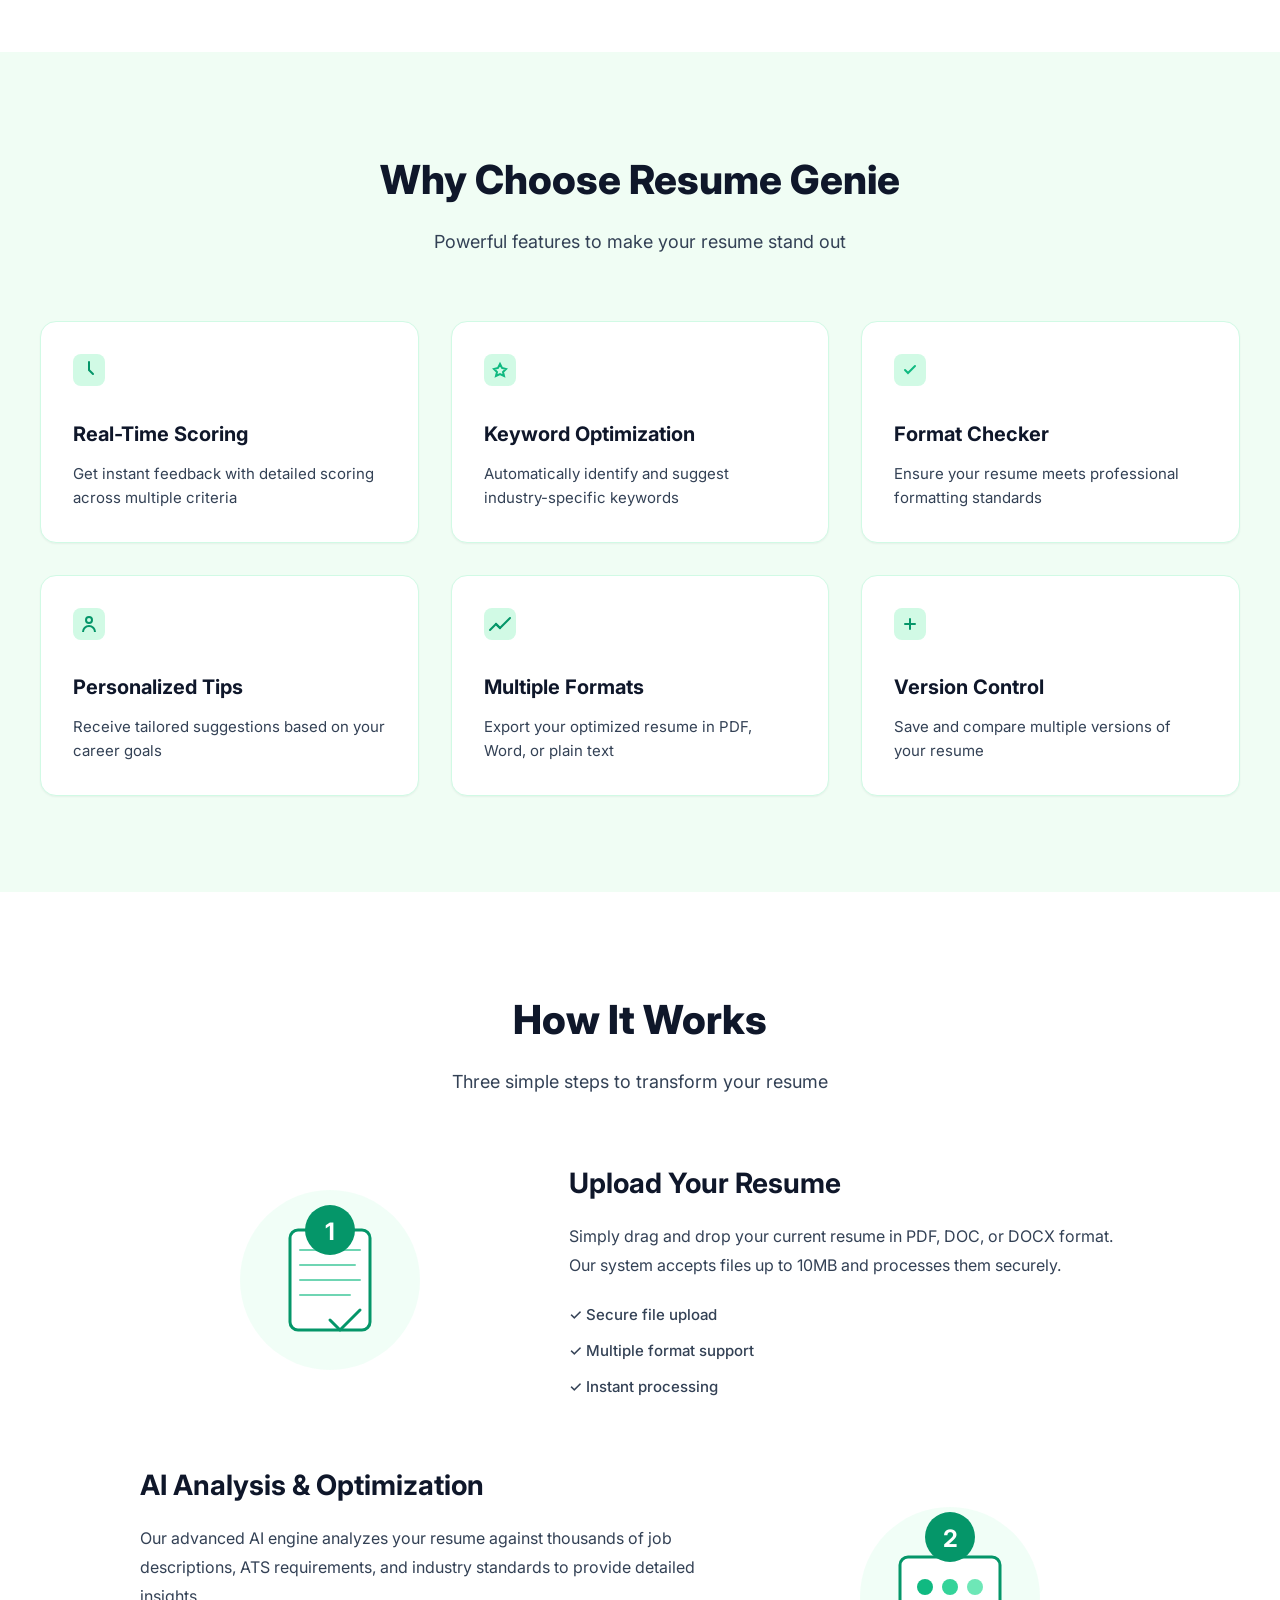
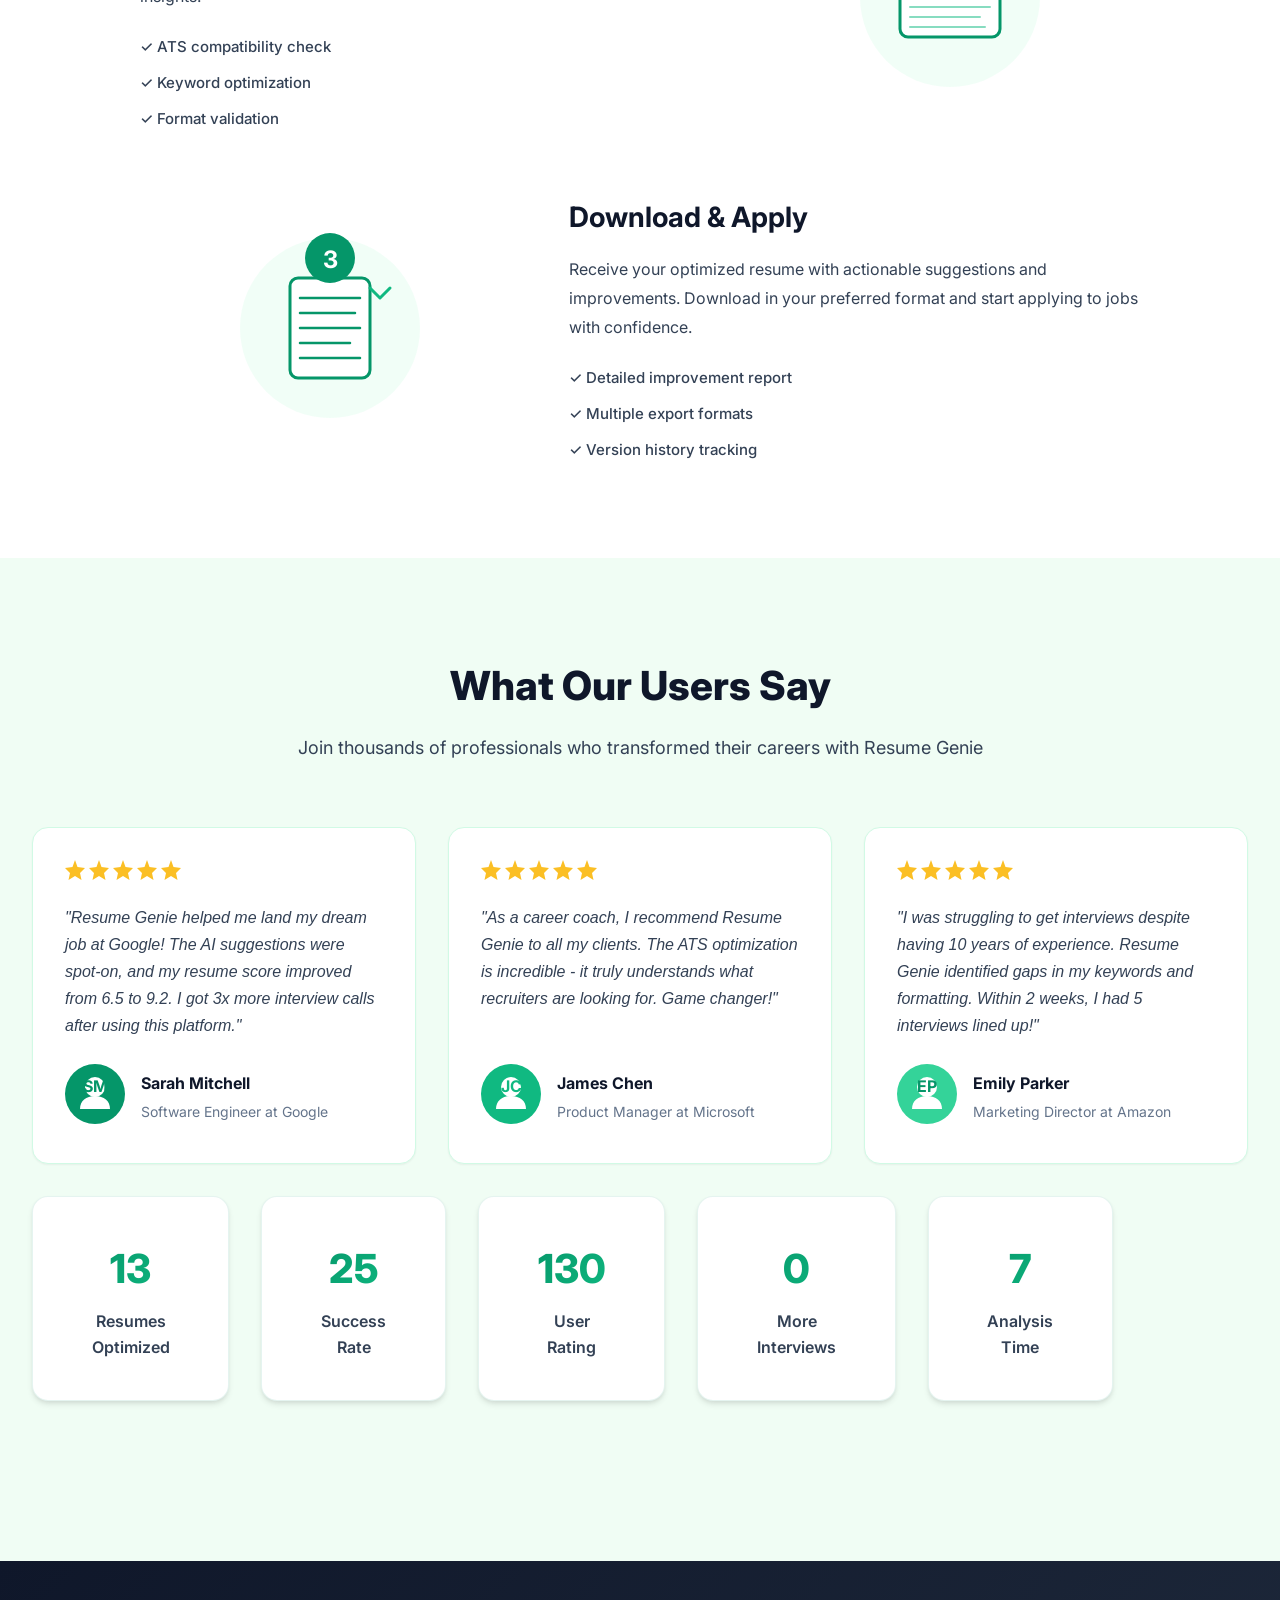
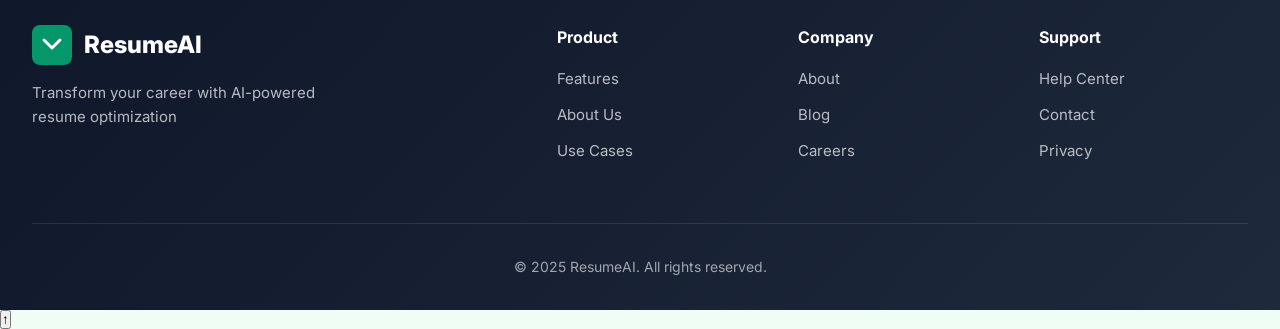
==== commit dd99552e: "my new commit" ====
--- a/index.html
+++ b/index.html
@@ -758,11 +758,20 @@
     <!--Footer -->
     <div id="footer-placeholder"></div>
 
-    <!-- Load Component Loader First -->
+    <!-- Core Utilities (Load First) -->
+    <script src="js/config.js"></script>
+    <script src="js/storage-service.js"></script>
+    <script src="js/api-service.js"></script>
+    <script src="js/validation-service.js"></script>
+    <script src="js/utils.js"></script>
+
+    <!-- Component Loader -->
     <script src="js/loader.js"></script>
-    <!-- Load Animations -->
+    
+    <!-- Animations -->
     <script src="js/animations.js"></script>
-    <!-- Load Page-specific Scripts -->
+    
+    <!-- Page-specific Scripts -->
     <script src="js/main.js"></script>
     <script src="js/upload.js"></script>
     <script src="script.js"></script>
